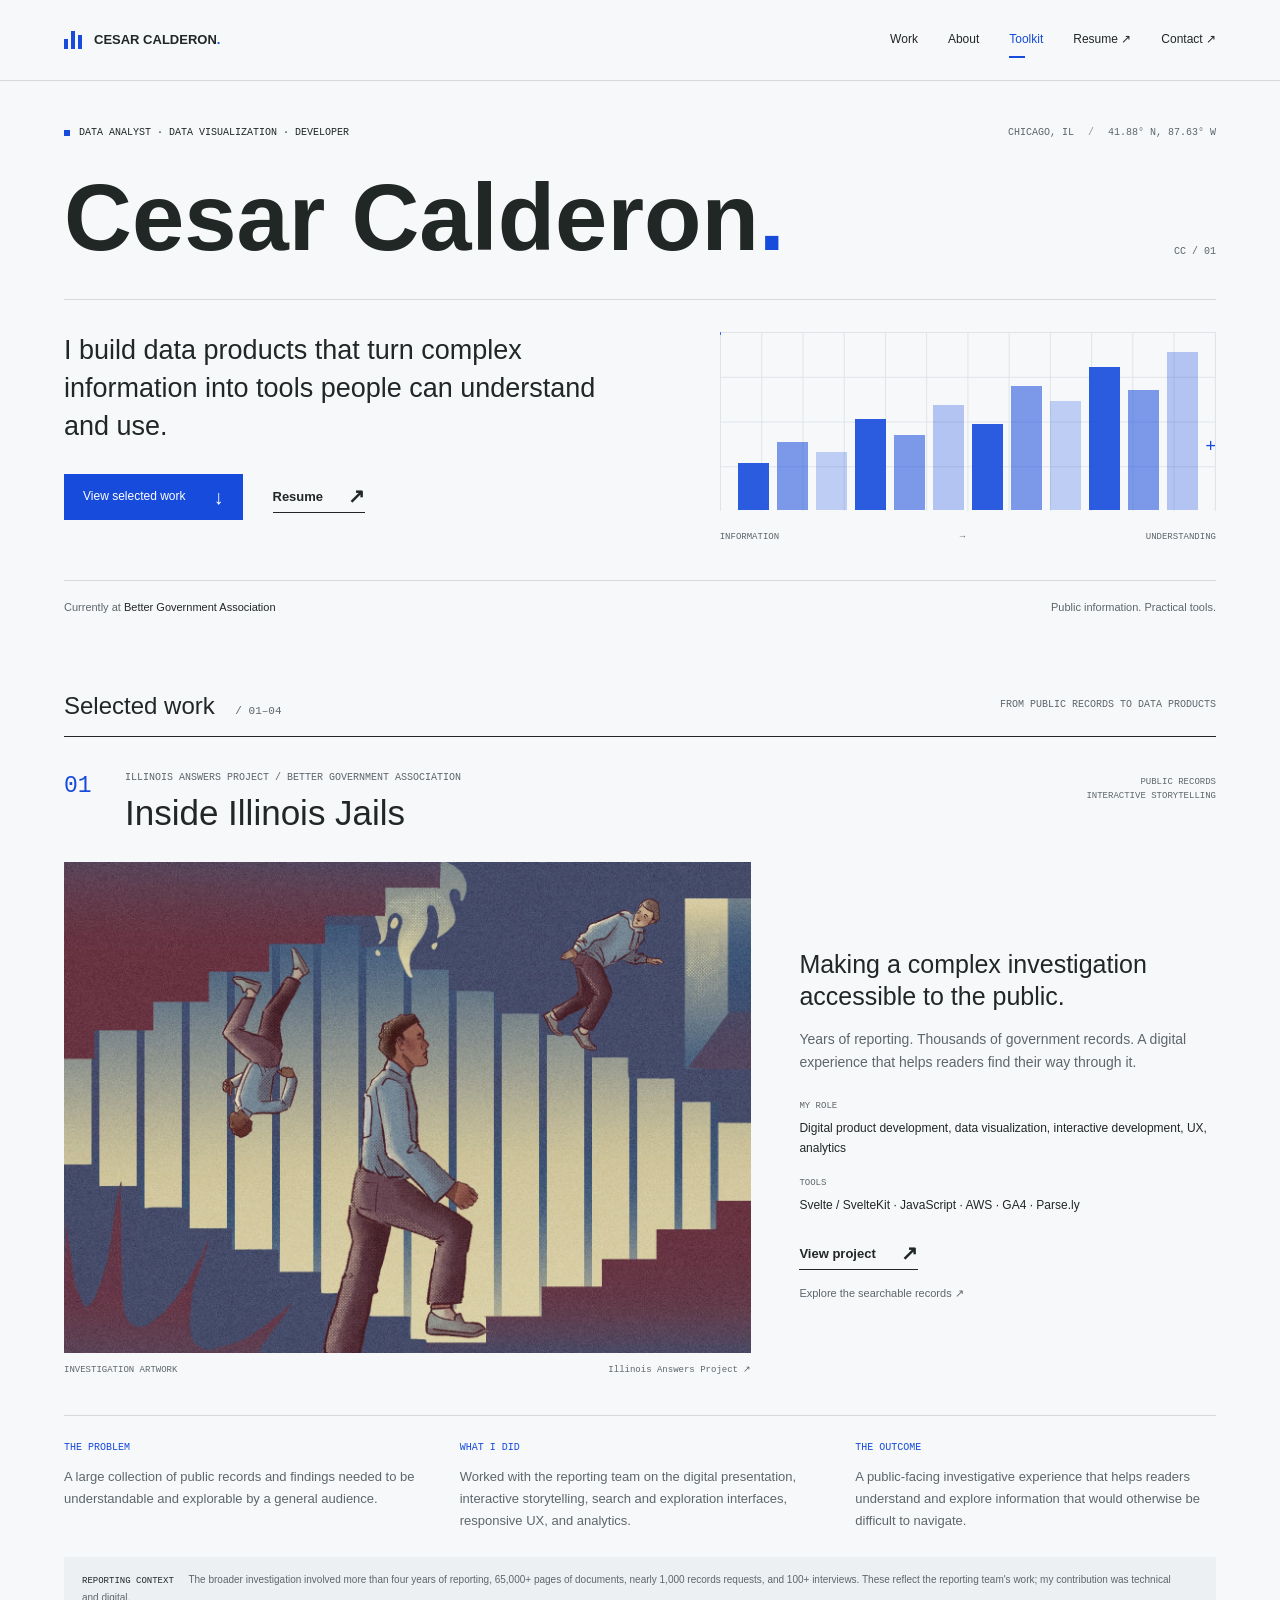
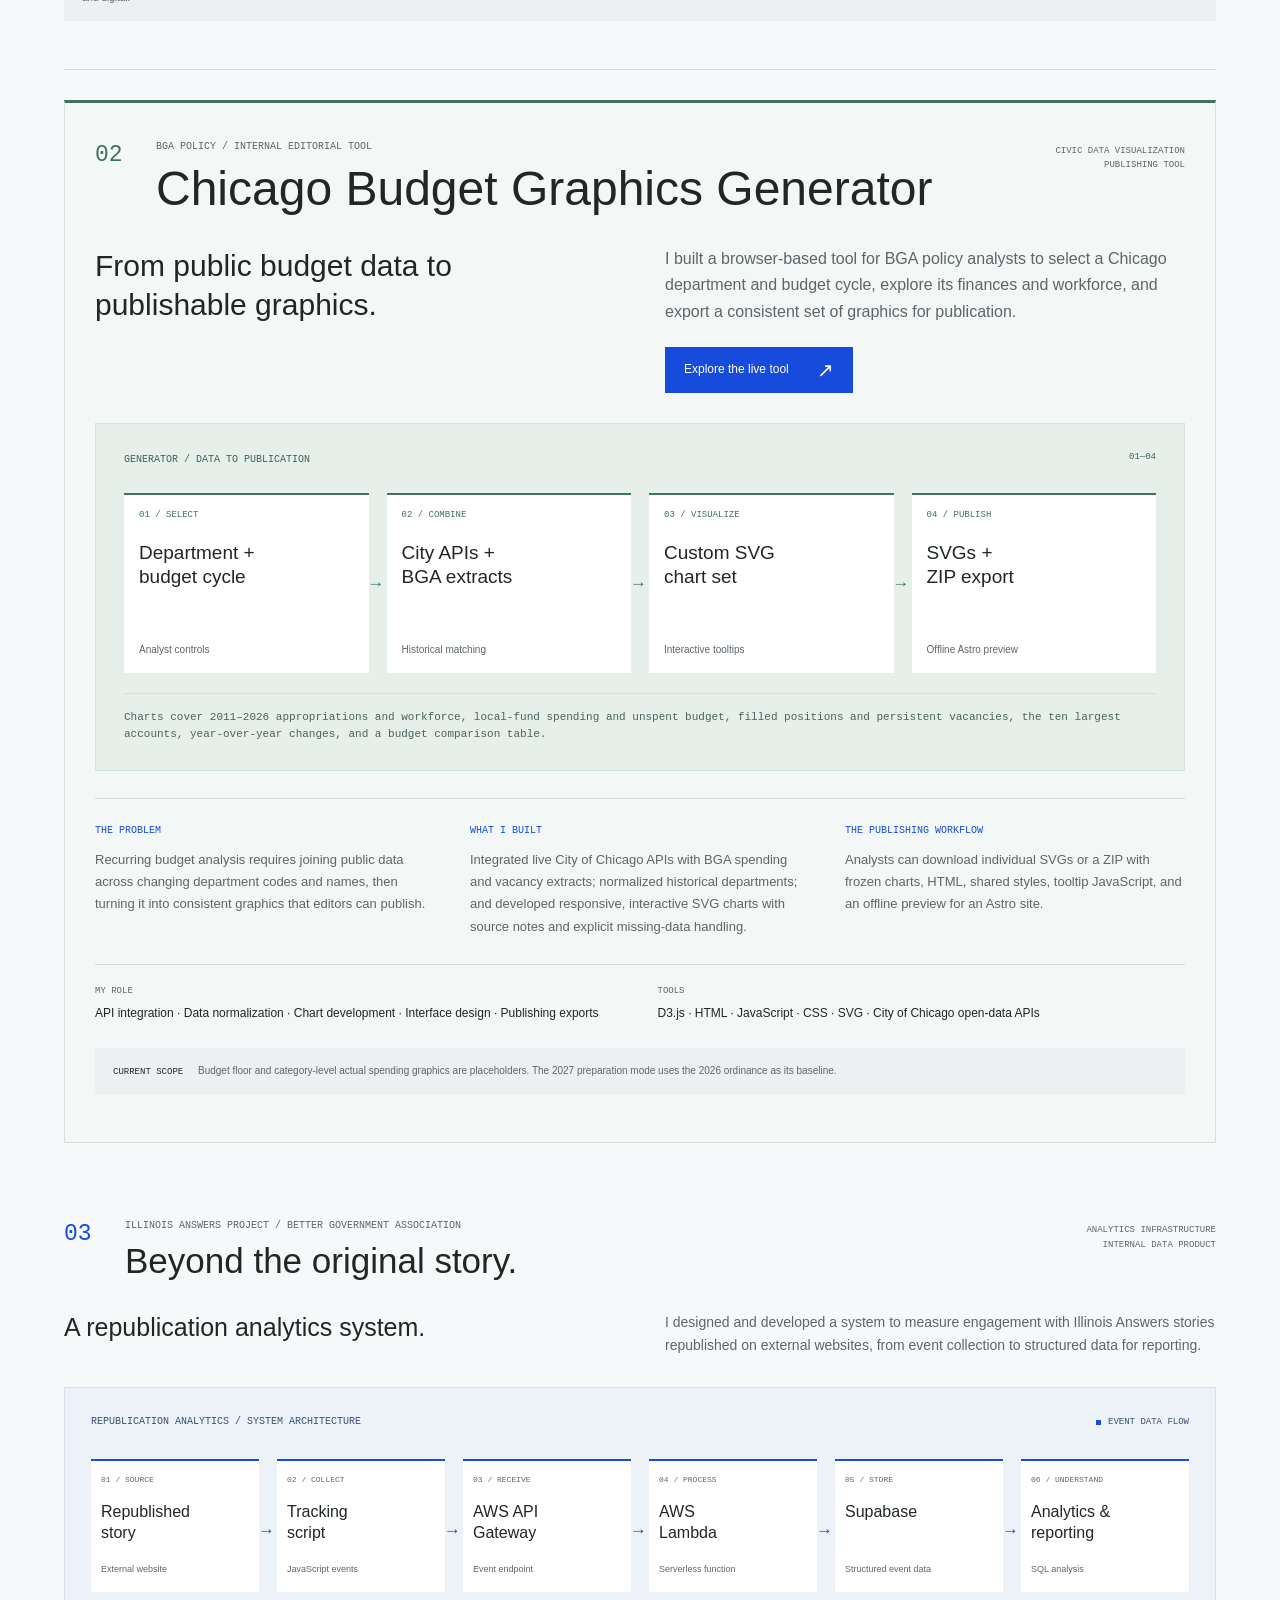
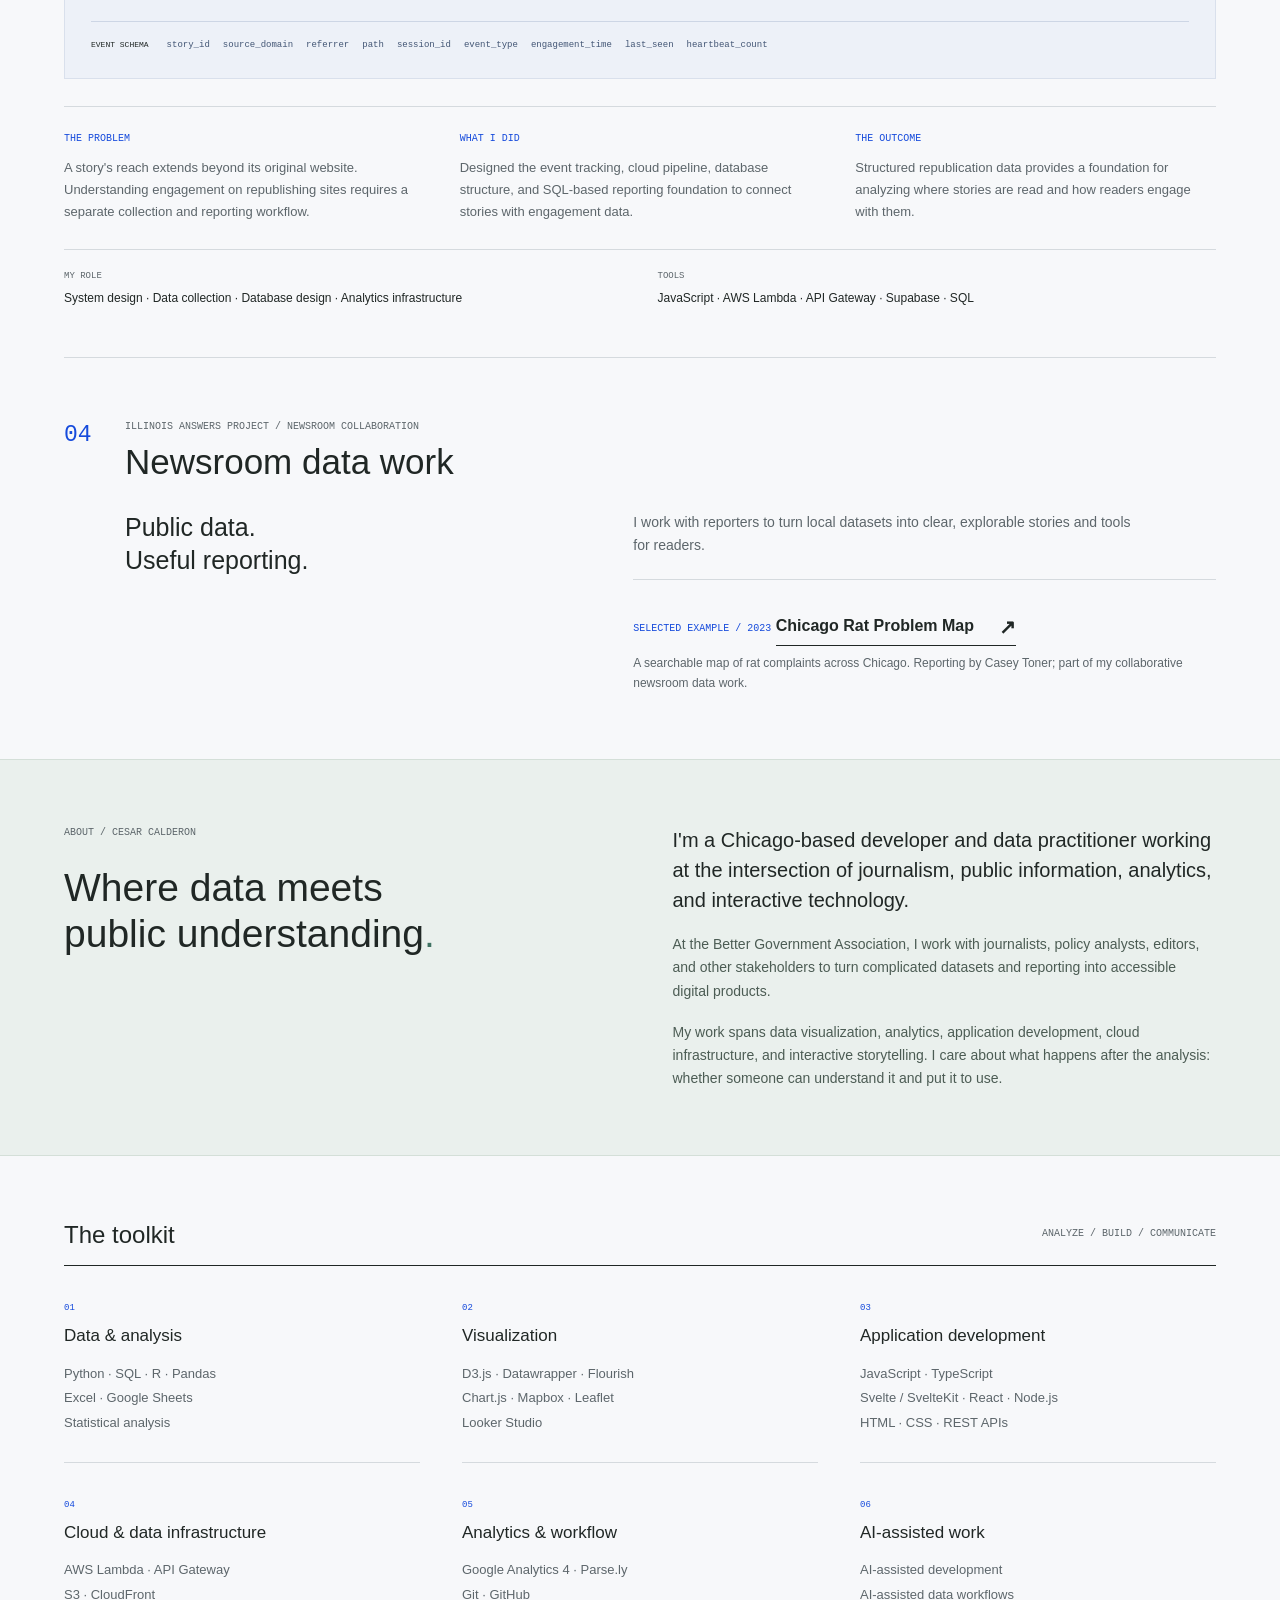
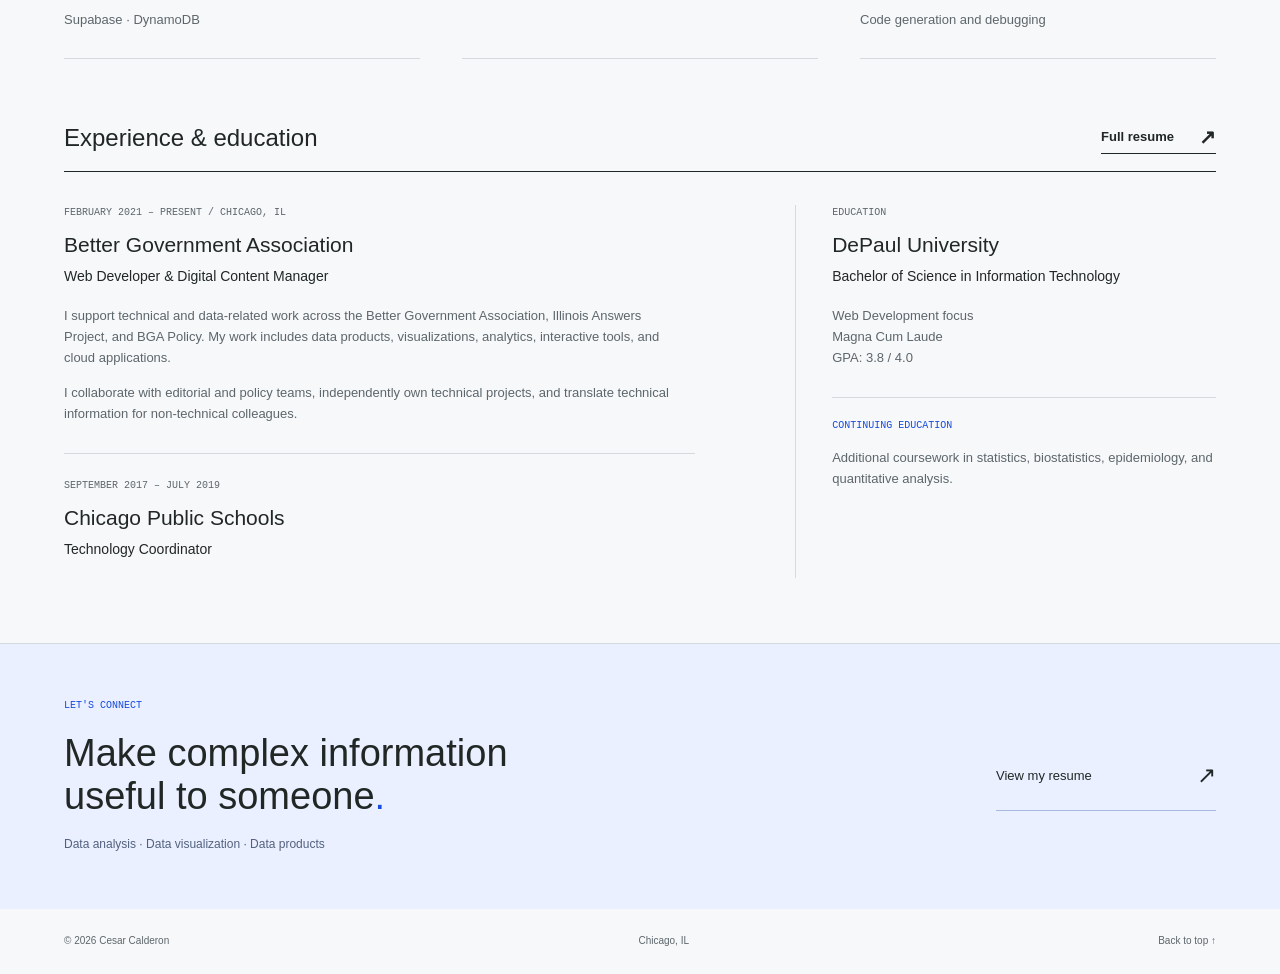
==== index.html @ 0015418a "Update" ====
<!doctype html>
<html lang="en">
<head>
  <meta charset="utf-8">
  <meta name="viewport" content="width=device-width, initial-scale=1">
  <title>Cesar Calderon | Data Analyst &amp; Data Visualization Developer</title>
  <meta name="description" content="Chicago-based data analyst and developer building data visualizations, analytics systems, interactive applications, and tools that make complex information understandable.">
  <meta name="theme-color" content="#f7f8fa">
  <meta property="og:type" content="website">
  <meta property="og:title" content="Cesar Calderon | Data, made useful.">
  <meta property="og:description" content="Data visualization, public information, and analytics infrastructure. Selected work by Chicago-based developer Cesar Calderon.">
  <meta property="og:image" content="assets/images/social-preview.png">
  <meta property="og:image:alt" content="Cesar Calderon. Data analysis, visualization, and development.">
  <meta name="twitter:card" content="summary_large_image">
  <meta name="twitter:title" content="Cesar Calderon | Data, made useful.">
  <meta name="twitter:description" content="Data products that make complex information understandable.">
  <meta name="twitter:image" content="assets/images/social-preview.png">
  <!-- DEPLOYMENT: Add the final absolute site URL to canonical and og:url.
       Replace both social image paths above with absolute URLs when deployed.
  <link rel="canonical" href="YOUR_SITE_URL">
  <meta property="og:url" content="YOUR_SITE_URL">
  -->
  <link rel="icon" href="assets/images/favicon.svg" type="image/svg+xml">
  <link rel="stylesheet" href="styles.css">
  <script src="script.js" defer></script>
</head>
<body>
  <a class="skip-link" href="#main">Skip to content</a>
  <!-- ========================= NAVIGATION ========================= -->
  <header class="site-header">
    <div class="shell nav-inner">
      <a class="wordmark" href="#main" aria-label="Cesar Calderon, back to top"><span class="brand-mark" aria-hidden="true"><i></i><i></i><i></i></span>CESAR CALDERON<span class="brand-period">.</span></a>
      <button class="menu-toggle" aria-expanded="false" aria-controls="primary-nav" hidden><span class="menu-lines" aria-hidden="true"></span><span class="menu-label">Menu</span></button>
      <nav id="primary-nav" aria-label="Main navigation">
        <a href="#work">Work</a><a href="#about">About</a><a href="#toolkit">Toolkit</a><a href="resume.pdf">Resume <span aria-hidden="true">↗</span></a><a href="#contact">Contact <span aria-hidden="true">↗</span></a>
      </nav>
    </div>
  </header>
  <main id="main">
    <!-- ========================= HERO ========================= -->
    <section class="hero shell" aria-labelledby="hero-title">
      <div class="hero-top"><p class="eyebrow"><span class="status-dot" aria-hidden="true"></span> DATA ANALYST · DATA VISUALIZATION · DEVELOPER</p><p class="location">CHICAGO, IL <span aria-hidden="true"> / </span> 41.88° N, 87.63° W</p></div>
      <div class="hero-heading"><h1 id="hero-title">Cesar Calderon<span>.</span></h1><span class="index-mark" aria-hidden="true">CC / 01</span></div>
      <div class="hero-body">
        <div class="hero-copy"><p class="hero-statement">I build data products that turn complex information into tools people can understand and use.</p><div class="hero-actions"><a class="button" href="#work">View selected work <span aria-hidden="true">↓</span></a><a class="text-link" href="resume.pdf">Resume <span aria-hidden="true">↗</span></a></div></div>
        <!-- Abstract data motif: decorative geometry, not an analytical chart. -->
        <div class="data-motif" aria-hidden="true"><div class="motif-grid"></div><div class="motif-bars"><i></i><i></i><i></i><i></i><i></i><i></i><i></i><i></i><i></i><i></i><i></i><i></i></div><span class="motif-cross cross-one">+</span><span class="motif-cross cross-two">+</span><div class="motif-footer"><span>INFORMATION</span><span>→</span><span>UNDERSTANDING</span></div></div>
      </div>
      <div class="hero-footer"><span>Currently at <strong>Better Government Association</strong></span><span>Public information. Practical tools.</span></div>
    </section>

    <!-- ========================= SELECTED WORK ========================= -->
    <section class="work shell" id="work" aria-labelledby="work-title">
      <div class="section-heading"><h2 id="work-title">Selected work<span class="small-count"> / 01–04</span></h2><span class="eyebrow">FROM PUBLIC RECORDS TO DATA PRODUCTS</span></div>

      <!-- ========================= PROJECT 01 — ILLINOIS JAILS ========================= -->
      <article class="project featured" aria-labelledby="jails-title">
        <div class="project-heading"><span class="project-number">01</span><div><p class="eyebrow">ILLINOIS ANSWERS PROJECT / BETTER GOVERNMENT ASSOCIATION</p><h3 id="jails-title">Inside Illinois Jails</h3></div><span class="project-category">PUBLIC RECORDS<br>INTERACTIVE STORYTELLING</span></div>
        <div class="feature-grid">
          <figure class="project-figure jail-figure"><a href="https://projects.illinoisanswers.org/illinois-jail-records-reveal-unusual-events/" target="_blank" rel="noopener noreferrer" aria-label="View the Inside Illinois Jails investigation (opens in a new tab)"><img src="assets/images/illinois-jail-records.jpg" width="1400" height="1000" alt="Illinois Answers investigation illustration of people navigating disorienting staircases and barred architectural forms." loading="lazy"></a><figcaption><span>INVESTIGATION ARTWORK</span><span>Illinois Answers Project <span aria-hidden="true">↗</span></span></figcaption></figure>
          <div class="project-intro"><p class="project-deck">Making a complex investigation accessible to the public.</p><p>Years of reporting. Thousands of government records. A digital experience that helps readers find their way through it.</p><dl class="project-meta"><div><dt>MY ROLE</dt><dd>Digital product development, data visualization, interactive development, UX, analytics</dd></div><div><dt>TOOLS</dt><dd>Svelte / SvelteKit · JavaScript · AWS · GA4 · Parse.ly</dd></div></dl><a class="text-link" href="https://projects.illinoisanswers.org/illinois-jail-records-reveal-unusual-events/" target="_blank" rel="noopener noreferrer">View project <span aria-hidden="true">↗</span></a><a class="secondary-link" href="https://illinoisanswers.org/2026/09/15/search-illinois-jail-records-free/" target="_blank" rel="noopener noreferrer">Explore the searchable records <span aria-hidden="true">↗</span></a></div>
        </div>
        <div class="case-notes"><div><h4>The problem</h4><p>A large collection of public records and findings needed to be understandable and explorable by a general audience.</p></div><div><h4>What I did</h4><p>Worked with the reporting team on the digital presentation, interactive storytelling, search and exploration interfaces, responsive UX, and analytics.</p></div><div><h4>The outcome</h4><p>A public-facing investigative experience that helps readers understand and explore information that would otherwise be difficult to navigate.</p></div></div>
        <p class="attribution"><span>REPORTING CONTEXT</span> The broader investigation involved more than four years of reporting, 65,000+ pages of documents, nearly 1,000 records requests, and 100+ interviews. These reflect the reporting team's work; my contribution was technical and digital.</p>
      </article>

      <!-- ========================= PROJECT 02 — BUDGET GRAPHICS GENERATOR ========================= -->
      <article class="project generator-project" aria-labelledby="generator-title">
        <div class="project-heading"><span class="project-number">02</span><div><p class="eyebrow">BGA POLICY / INTERNAL EDITORIAL TOOL</p><h3 id="generator-title">Chicago Budget Graphics Generator</h3></div><span class="project-category">CIVIC DATA VISUALIZATION<br>PUBLISHING TOOL</span></div>
        <div class="generator-intro"><p class="project-deck">From public budget data to publishable graphics.</p><div><p>I built a browser-based tool for BGA policy analysts to select a Chicago department and budget cycle, explore its finances and workforce, and export a consistent set of graphics for publication.</p><a class="button" href="https://bga-admin.github.io/bgapolicy-graphcis/budgetsnapshot-graphics-generator/main.html" target="_blank" rel="noopener noreferrer">Explore the live tool <span aria-hidden="true">↗</span></a></div></div>
        <figure class="generator-workflow" aria-label="Budget graphics generator workflow: select a department and budget cycle, combine City of Chicago API data with BGA extracts, build interactive SVG charts, and export a publishing package.">
          <div class="generator-workflow-heading"><span class="eyebrow">GENERATOR / DATA TO PUBLICATION</span><span>01—04</span></div>
          <ol class="generator-steps"><li><span>01 / SELECT</span><strong>Department +<br>budget cycle</strong><small>Analyst controls</small></li><li><span>02 / COMBINE</span><strong>City APIs +<br>BGA extracts</strong><small>Historical matching</small></li><li><span>03 / VISUALIZE</span><strong>Custom SVG<br>chart set</strong><small>Interactive tooltips</small></li><li><span>04 / PUBLISH</span><strong>SVGs +<br>ZIP export</strong><small>Offline Astro preview</small></li></ol>
          <figcaption>Charts cover 2011–2026 appropriations and workforce, local-fund spending and unspent budget, filled positions and persistent vacancies, the ten largest accounts, year-over-year changes, and a budget comparison table.</figcaption>
        </figure>
        <div class="case-notes"><div><h4>The problem</h4><p>Recurring budget analysis requires joining public data across changing department codes and names, then turning it into consistent graphics that editors can publish.</p></div><div><h4>What I built</h4><p>Integrated live City of Chicago APIs with BGA spending and vacancy extracts; normalized historical departments; and developed responsive, interactive SVG charts with source notes and explicit missing-data handling.</p></div><div><h4>The publishing workflow</h4><p>Analysts can download individual SVGs or a ZIP with frozen charts, HTML, shared styles, tooltip JavaScript, and an offline preview for an Astro site.</p></div></div>
        <dl class="inline-meta"><div><dt>MY ROLE</dt><dd>API integration · Data normalization · Chart development · Interface design · Publishing exports</dd></div><div><dt>TOOLS</dt><dd>D3.js · HTML · JavaScript · CSS · SVG · City of Chicago open-data APIs</dd></div></dl>
        <p class="attribution"><span>CURRENT SCOPE</span> Budget floor and category-level actual spending graphics are placeholders. The 2027 preparation mode uses the 2026 ordinance as its baseline.</p>
      </article>

      <!-- ========================= PROJECT 03 — REPUBLICATION ANALYTICS ========================= -->
      <article class="project" aria-labelledby="analytics-title">
        <div class="project-heading"><span class="project-number">03</span><div><p class="eyebrow">ILLINOIS ANSWERS PROJECT / BETTER GOVERNMENT ASSOCIATION</p><h3 id="analytics-title">Beyond the original story.</h3></div><span class="project-category">ANALYTICS INFRASTRUCTURE<br>INTERNAL DATA PRODUCT</span></div>
        <div class="analytics-intro"><p class="project-deck">A republication analytics system.</p><p>I designed and developed a system to measure engagement with Illinois Answers stories republished on external websites, from event collection to structured data for reporting.</p></div>
        <figure class="architecture"><div class="diagram-heading"><span class="eyebrow">REPUBLICATION ANALYTICS / SYSTEM ARCHITECTURE</span><span class="diagram-key"><i></i> EVENT DATA FLOW</span></div><ol class="pipeline"><li><span class="node-index">01 / SOURCE</span><strong>Republished<br>story</strong><span>External website</span></li><li><span class="node-index">02 / COLLECT</span><strong>Tracking<br>script</strong><span>JavaScript events</span></li><li><span class="node-index">03 / RECEIVE</span><strong>AWS API<br>Gateway</strong><span>Event endpoint</span></li><li><span class="node-index">04 / PROCESS</span><strong>AWS<br>Lambda</strong><span>Serverless function</span></li><li><span class="node-index">05 / STORE</span><strong>Supabase</strong><span>Structured event data</span></li><li><span class="node-index">06 / UNDERSTAND</span><strong>Analytics &amp;<br>reporting</strong><span>SQL analysis</span></li></ol><figcaption><span>EVENT SCHEMA</span><code>story_id</code><code>source_domain</code><code>referrer</code><code>path</code><code>session_id</code><code>event_type</code><code>engagement_time</code><code>last_seen</code><code>heartbeat_count</code></figcaption></figure>
        <div class="case-notes"><div><h4>The problem</h4><p>A story's reach extends beyond its original website. Understanding engagement on republishing sites requires a separate collection and reporting workflow.</p></div><div><h4>What I did</h4><p>Designed the event tracking, cloud pipeline, database structure, and SQL-based reporting foundation to connect stories with engagement data.</p></div><div><h4>The outcome</h4><p>Structured republication data provides a foundation for analyzing where stories are read and how readers engage with them.</p></div></div><dl class="inline-meta"><div><dt>MY ROLE</dt><dd>System design · Data collection · Database design · Analytics infrastructure</dd></div><div><dt>TOOLS</dt><dd>JavaScript · AWS Lambda · API Gateway · Supabase · SQL</dd></div></dl>
      </article>

      <!-- ========================= PROJECT 04 — NEWSROOM DATA WORK ========================= -->
      <article class="project additional" aria-labelledby="additional-title">
        <div class="project-heading"><span class="project-number">04</span><div><p class="eyebrow">ILLINOIS ANSWERS PROJECT / NEWSROOM COLLABORATION</p><h3 id="additional-title">Newsroom data work</h3></div></div>
        <div class="additional-body">
          <p class="project-deck">Public data.<br>Useful reporting.</p>
          <div>
            <p>I work with reporters to turn local datasets into clear, explorable stories and tools for readers.</p>
            <div class="newsroom-example">
              <span class="eyebrow">SELECTED EXAMPLE / 2023</span>
              <a class="text-link" href="https://illinoisanswers.org/2023/08/31/chicago-rat-complaints-map/" target="_blank" rel="noopener noreferrer">Chicago Rat Problem Map <span aria-hidden="true">↗</span></a>
              <p>A searchable map of rat complaints across Chicago. Reporting by Casey Toner; part of my collaborative newsroom data work.</p>
            </div>
          </div>
        </div>
      </article>
    </section>

    <!-- ========================= ABOUT ========================= -->
    <section class="about-band" id="about" aria-labelledby="about-title"><div class="shell about-grid"><div><p class="eyebrow">ABOUT / CESAR CALDERON</p><h2 id="about-title">Where data meets<br>public understanding<span>.</span></h2></div><div class="about-copy"><p class="large-copy">I'm a Chicago-based developer and data practitioner working at the intersection of journalism, public information, analytics, and interactive technology.</p><p>At the Better Government Association, I work with journalists, policy analysts, editors, and other stakeholders to turn complicated datasets and reporting into accessible digital products.</p><p>My work spans data visualization, analytics, application development, cloud infrastructure, and interactive storytelling. I care about what happens after the analysis: whether someone can understand it and put it to use.</p></div></div></section>

    <!-- ========================= TOOLKIT ========================= -->
    <section class="toolkit shell" id="toolkit" aria-labelledby="toolkit-title"><div class="section-heading"><h2 id="toolkit-title">The toolkit</h2><span class="eyebrow">ANALYZE / BUILD / COMMUNICATE</span></div><div class="toolkit-grid"><div><span class="tool-index">01</span><h3>Data &amp; analysis</h3><p>Python · SQL · R · Pandas<br>Excel · Google Sheets<br>Statistical analysis</p></div><div><span class="tool-index">02</span><h3>Visualization</h3><p>D3.js · Datawrapper · Flourish<br>Chart.js · Mapbox · Leaflet<br>Looker Studio</p></div><div><span class="tool-index">03</span><h3>Application development</h3><p>JavaScript · TypeScript<br>Svelte / SvelteKit · React · Node.js<br>HTML · CSS · REST APIs</p></div><div><span class="tool-index">04</span><h3>Cloud &amp; data infrastructure</h3><p>AWS Lambda · API Gateway<br>S3 · CloudFront<br>Supabase · DynamoDB</p></div><div><span class="tool-index">05</span><h3>Analytics &amp; workflow</h3><p>Google Analytics 4 · Parse.ly<br>Git · GitHub</p></div><div><span class="tool-index">06</span><h3>AI-assisted work</h3><p>AI-assisted development<br>AI-assisted data workflows<br>Code generation and debugging</p></div></div></section>

    <!-- ========================= EXPERIENCE & EDUCATION ========================= -->
    <section class="background shell" aria-labelledby="experience-title"><div class="section-heading"><h2 id="experience-title">Experience &amp; education</h2><a class="text-link" href="resume.pdf">Full resume <span aria-hidden="true">↗</span></a></div><div class="background-grid"><div><article class="experience-entry"><p class="eyebrow">FEBRUARY 2021 – PRESENT / CHICAGO, IL</p><h3>Better Government Association</h3><p class="job-title">Web Developer &amp; Digital Content Manager</p><p>I support technical and data-related work across the Better Government Association, Illinois Answers Project, and BGA Policy. My work includes data products, visualizations, analytics, interactive tools, and cloud applications.</p><p>I collaborate with editorial and policy teams, independently own technical projects, and translate technical information for non-technical colleagues.</p></article><article class="experience-entry"><p class="eyebrow">SEPTEMBER 2017 – JULY 2019</p><h3>Chicago Public Schools</h3><p class="job-title">Technology Coordinator</p></article></div><div class="education"><p class="eyebrow">EDUCATION</p><h3>DePaul University</h3><p class="job-title">Bachelor of Science in Information Technology</p><p>Web Development focus<br>Magna Cum Laude<br>GPA: 3.8 / 4.0</p><div class="continuing"><h4>Continuing education</h4><p>Additional coursework in statistics, biostatistics, epidemiology, and quantitative analysis.</p></div></div></div></section>

    <!-- ========================= CONTACT ========================= -->
    <section class="contact-band" id="contact" aria-labelledby="contact-title"><div class="shell contact-inner"><div><p class="eyebrow">LET'S CONNECT</p><h2 id="contact-title">Make complex information<br>useful to someone<span>.</span></h2><p>Data analysis · Data visualization · Data products</p></div><div class="contact-links"><a href="resume.pdf">View my resume <span aria-hidden="true">↗</span></a>
      <!-- CONTACT: Replace these comments with links when verified details are available.
      <a href="mailto:YOUR_EMAIL">Email <span aria-hidden="true">↗</span></a>
      <a href="YOUR_LINKEDIN_URL" target="_blank" rel="noopener noreferrer">LinkedIn <span aria-hidden="true">↗</span></a>
      <a href="YOUR_GITHUB_URL" target="_blank" rel="noopener noreferrer">GitHub <span aria-hidden="true">↗</span></a>
      -->
    </div></div></section>
  </main>
  <!-- ========================= FOOTER ========================= -->
  <footer class="shell site-footer"><span>© 2026 Cesar Calderon</span><span>Chicago, IL</span><a href="#main">Back to top <span aria-hidden="true">↑</span></a></footer>
</body>
</html>
---- styles.css ----
/* ========================= FOUNDATIONS ========================= */
:root {
  --paper: #f7f8fa; --white: #fff; --ink: #202725; --muted: #5d666b;
  --blue: #164bdc; --blue-dark: #113ba8; --line: #d5dade; --soft: #edf0f3;
  --green: #407263; --font: "Inter", "Helvetica Neue", Arial, sans-serif;
  --mono: "SFMono-Regular", Consolas, "Liberation Mono", monospace;
  --width: 1240px; --gutter: clamp(22px, 5%, 80px); --space: 24px;
  --rule: 1px solid var(--line); --transition: 180ms ease;
}
* { box-sizing: border-box; }
html { scroll-behavior: smooth; scroll-padding-top: 100px; }
body { margin: 0; color: var(--ink); background: var(--paper); font-family: var(--font); font-size: 16px; line-height: 1.65; letter-spacing: 0; -webkit-font-smoothing: antialiased; }
::selection { background: #d6e1ff; color: #102667; }
a { color: inherit; text-decoration: none; }
a, button { -webkit-tap-highlight-color: transparent; }
a:focus-visible, button:focus-visible { outline: 3px solid var(--blue); outline-offset: 6px; }
p, h1, h2, h3, h4, figure, dl { margin: 0; }
button { font: inherit; }
img { display: block; width: 100%; height: auto; }
h1, h2, h3, h4 { line-height: 1.13; font-weight: 500; text-wrap: balance; }
p { text-wrap: pretty; }
.shell { width: min(var(--width), calc(100% - var(--gutter) * 2)); margin-inline: auto; }
.eyebrow, .location, .project-category, dt, h4, .tool-index, figcaption, .node-index, .diagram-key, .index-mark { font-family: var(--mono); font-size: 10px; font-weight: 400; line-height: 1.6; }
.eyebrow, dt, h4 { text-transform: uppercase; }
.eyebrow { color: var(--muted); }
.skip-link { position: fixed; top: -80px; left: 20px; z-index: 20; padding: 10px 20px; background: var(--white); }
.skip-link:focus { top: 10px; }
.text-link { display: inline-flex; align-items: center; gap: 25px; font-size: 13px; font-weight: 600; border-bottom: 1px solid var(--ink); padding: 5px 0; }
.text-link:hover { color: var(--blue); border-color: var(--blue); }
.text-link span, .button span { font-size: 20px; line-height: 1; }
/* ========================= NAVIGATION ========================= */
.site-header { position: sticky; top: 0; z-index: 10; background: rgba(247,248,250,.97); border-bottom: var(--rule); }
.nav-inner { display: flex; align-items: center; justify-content: space-between; min-height: 80px; gap: 24px; }
.wordmark { display: inline-flex; align-items: center; font-size: 13px; font-weight: 750; white-space: nowrap; }
.brand-period { color: var(--blue); }
.brand-mark { display: flex; height: 18px; align-items: flex-end; gap: 3px; margin-right: 12px; }
.brand-mark i { width: 4px; background: var(--blue); height: 10px; }
.brand-mark i:nth-child(2) { height: 18px; }.brand-mark i:nth-child(3) { height: 14px; }
nav { display: flex; align-items: center; gap: 30px; }
nav a { font-size: 12px; padding: 9px 0; position: relative; }
nav a:hover, nav a[aria-current] { color: var(--blue); }
nav a[aria-current]::after { content: ""; position: absolute; bottom: 1px; left: 0; width: 16px; height: 2px; background: var(--blue); }
.menu-toggle { display: none; background: none; border: 0; padding: 10px 0 10px 10px; align-items: center; gap: 10px; }
.menu-lines { width: 19px; height: 10px; border-block: 1px solid currentColor; }.menu-label { font-size: 12px; }
/* ========================= HERO ========================= */
.hero { padding-top: 44px; }
.hero-top { display: flex; justify-content: space-between; gap: 24px; align-items: center; }
.hero-top .eyebrow { color: var(--ink); display: flex; align-items: center; gap: 9px; }
.status-dot { width: 6px; height: 6px; flex: 0 0 6px; background: var(--blue); }
.location { color: var(--muted); white-space: nowrap; }.location span { margin: 0 8px; color: #8e969a; }
.hero-heading { display: flex; align-items: end; justify-content: space-between; margin-top: 25px; padding-bottom: 30px; border-bottom: var(--rule); }
h1 { font-size: 94px; line-height: 1.1; font-weight: 550; }h1 > span { color: var(--blue); }
.index-mark { color: var(--muted); margin-bottom: 9px; }
.hero-body { display: grid; grid-template-columns: 1.15fr 1fr; gap: 85px; padding: 32px 0 38px; }
.hero-statement { font-size: 27px; line-height: 1.4; max-width: 570px; }
.hero-actions { display: flex; align-items: center; gap: 30px; margin-top: 28px; }
.button { display: inline-flex; align-items: center; justify-content: space-between; gap: 28px; background: var(--blue); color: white; padding: 13px 19px; font-size: 12px; transition: background var(--transition); }
.button:hover { background: var(--blue-dark); }
.data-motif { position: relative; min-height: 210px; overflow: hidden; }
.motif-grid { position: absolute; inset: 0 0 31px; background-image: linear-gradient(to right, #dfe4e9 1px, transparent 1px),linear-gradient(to bottom, #dfe4e9 1px, transparent 1px); background-size: 8.333% 25%; border-right: 1px solid #dfe4e9; }
.motif-bars { position: absolute; inset: 20px 18px 32px; display: flex; gap: 8px; align-items: end; }
.motif-bars i { background: var(--blue); flex: 1; height: 30%; opacity: .9; }.motif-bars i:nth-child(2) { height: 43%; opacity: .55; }.motif-bars i:nth-child(3) { height: 37%; opacity: .25; }.motif-bars i:nth-child(4) { height: 58%; }.motif-bars i:nth-child(5) { height: 48%; opacity: .55; }.motif-bars i:nth-child(6) { height: 67%; opacity: .3; }.motif-bars i:nth-child(7) { height: 55%; }.motif-bars i:nth-child(8) { height: 79%; opacity: .55; }.motif-bars i:nth-child(9) { height: 69%; opacity: .25; }.motif-bars i:nth-child(10) { height: 91%; }.motif-bars i:nth-child(11) { height: 76%; opacity: .55; }.motif-bars i:nth-child(12) { height: 100%; opacity: .3; }
.motif-cross { position: absolute; color: var(--blue); font: 18px var(--mono); }.cross-one { top: -10px; left: -5px; }.cross-two { right: 0; top: 50%; }
.motif-footer { position: absolute; inset: auto 0 0; display: flex; justify-content: space-between; font: 9px var(--mono); color: var(--muted); }
.hero-footer { border-top: var(--rule); padding: 17px 0; display: flex; justify-content: space-between; font-size: 11px; color: var(--muted); }.hero-footer strong { font-weight: 500; color: var(--ink); }
/* ========================= SELECTED WORK ========================= */
.work { padding-top: 58px; }
.section-heading { display: flex; align-items: center; justify-content: space-between; gap: 20px; border-bottom: 1px solid var(--ink); padding-bottom: 17px; }
.section-heading h2 { font-size: 24px; }.small-count { font: 11px var(--mono); color: var(--muted); margin-left: 14px; }
.project { padding-top: 33px; padding-bottom: 48px; border-bottom: var(--rule); margin-bottom: 28px; }
.project-heading { display: flex; gap: 23px; align-items: start; margin-bottom: 30px; }.project-number { font-family: var(--mono); color: var(--blue); font-size: 23px; line-height: 1.3; padding-top: 2px; min-width: 38px; }
.project-heading h3 { font-size: 35px; margin-top: 7px; }.project-category { margin-left: auto; text-align: right; color: var(--muted); padding-top: 5px; font-size: 9px; }
.feature-grid { display: grid; grid-template-columns: 1.65fr 1fr; gap: 48px; align-items: center; }.feature-grid.reverse { grid-template-columns: 1fr 1.65fr; }
.project-figure { min-width: 0; }.project-figure > a { display: block; overflow: hidden; background: #e5e6e5; }.project-figure > a img { transition: transform 350ms ease; }.project-figure > a:hover img { transform: scale(1.018); }
.jail-figure img { aspect-ratio: 1.4; object-fit: contain; }
.project-figure figcaption { display: flex; justify-content: space-between; gap: 10px; padding: 10px 0; color: var(--muted); font-size: 9px; }
.project-deck { font-size: 25px; line-height: 1.3; }.project-intro > p + p { color: var(--muted); margin-top: 15px; font-size: 14px; }
.project-meta { margin: 25px 0 22px; }.project-meta > div + div { margin-top: 17px; }dt { color: var(--muted); margin-bottom: 5px; font-size: 9px; }dd { margin: 0; font-size: 12px; line-height: 1.7; }
.secondary-link { display: block; font-size: 11px; margin-top: 14px; color: var(--muted); }.secondary-link:hover { color: var(--blue); text-decoration: underline; }
.case-notes { display: grid; grid-template-columns: repeat(3, 1fr); gap: 35px; border-top: var(--rule); margin-top: 27px; padding-top: 24px; }h4 { color: var(--blue); margin-bottom: 10px; font-size: 10px; }.case-notes p { color: var(--muted); font-size: 13px; line-height: 1.7; }
.attribution { margin-top: 25px; background: var(--soft); padding: 14px 18px; font-size: 10px; line-height: 1.8; color: var(--muted); }.attribution > span { font: 9px var(--mono); color: var(--ink); margin-right: 12px; }
/* ========================= BUDGET GENERATOR ========================= */
.generator-project { padding: 36px 30px 48px; margin-block: 30px 42px; border: 1px solid #d5e1dc; border-top: 3px solid var(--green); background: #f3f7f5; }
.generator-project .project-number { color: var(--green); }
.generator-project .project-heading h3 { font-size: clamp(35px, 4vw, 48px); }
.generator-project .project-deck { font-size: 30px; max-width: 430px; }
.generator-intro { display: grid; grid-template-columns: 1fr 1fr; gap: 50px; align-items: start; margin-bottom: 30px; }
.generator-intro > div > p { color: var(--muted); font-size: 16px; line-height: 1.65; }
.generator-intro .button { margin-top: 22px; }
.generator-workflow { padding: 28px; background: #e7efeb; border: 1px solid #d5e1dc; }
.generator-workflow-heading { display: flex; justify-content: space-between; gap: 20px; color: #3c6558; font: 9px var(--mono); }
.generator-workflow-heading .eyebrow { color: #3c6558; }
.generator-steps { display: grid; grid-template-columns: repeat(4, 1fr); gap: 18px; list-style: none; padding: 0; margin: 25px 0 20px; }
.generator-steps li { position: relative; display: flex; flex-direction: column; min-height: 180px; padding: 15px; border-top: 2px solid var(--green); background: var(--white); }
.generator-steps li:not(:last-child)::after { content: "→"; position: absolute; right: -16px; top: 42%; color: var(--green); font-size: 17px; }
.generator-steps li > span { font: 9px var(--mono); color: var(--green); }
.generator-steps strong { margin: 21px 0 16px; font-size: 19px; line-height: 1.25; font-weight: 500; }
.generator-steps small { margin-top: auto; color: var(--muted); font-size: 10px; }
.generator-workflow figcaption { border-top: 1px solid #d5e1dc; padding-top: 15px; color: #4c635a; font-size: 11px; line-height: 1.5; }
/* ========================= ANALYTICS DIAGRAM ========================= */
.analytics-intro { display: grid; grid-template-columns: 1fr 1fr; gap: 50px; margin-bottom: 30px; }.analytics-intro > p:last-child { color: var(--muted); font-size: 14px; }
.architecture { background: #edf1f8; padding: 26px; border: 1px solid #d9e0ec; }.diagram-heading { display: flex; justify-content: space-between; gap: 20px; }.diagram-heading .eyebrow { color: #395170; }.diagram-key { color: #395170; font-size: 9px; display: flex; align-items: center; gap: 7px; }.diagram-key i { width: 5px; height: 5px; background: var(--blue); }
.pipeline { list-style: none; padding: 0; margin: 29px 0; display: grid; grid-template-columns: repeat(6, 1fr); gap: 18px; }.pipeline li { min-width: 0; border-top: 2px solid var(--blue); background: white; padding: 13px 10px 15px; position: relative; display: flex; flex-direction: column; }.pipeline li:not(:last-child)::after { content: "→"; color: var(--blue); position: absolute; right: -16px; top: 43%; font-size: 17px; }.node-index { color: var(--muted); font-size: 8px; white-space: nowrap; }.pipeline strong { font-size: 16px; line-height: 1.3; font-weight: 500; margin: 15px 0 18px; min-height: 42px; }.pipeline li > span:last-child { font-size: 9px; color: var(--muted); margin-top: auto; }
.architecture figcaption { display: flex; flex-wrap: wrap; align-items: center; gap: 8px 13px; border-top: 1px solid #cdd6e5; padding-top: 17px; color: #435675; font-size: 8px; }.architecture code { font: 9px var(--mono); }.architecture figcaption > span { color: var(--ink); margin-right: 5px; }
.inline-meta { display: grid; grid-template-columns: 1fr 1fr; gap: 35px; margin-top: 26px; padding-top: 19px; border-top: var(--rule); }
.additional { border: 0; margin-bottom: 0; padding-bottom: 66px; }.additional-body { display: grid; grid-template-columns: 1fr 1.3fr; gap: 60px; margin-left: 61px; }.additional-body > div > p { font-size: 14px; color: var(--muted); max-width: 560px; }.newsroom-example { border-top: var(--rule); margin-top: 22px; padding-top: 18px; }.newsroom-example .eyebrow { color: var(--blue); }.newsroom-example .text-link { margin-top: 10px; font-size: 16px; }.newsroom-example p { margin-top: 8px; color: var(--muted); font-size: 12px; line-height: 1.65; }
/* ========================= ABOUT & TOOLKIT ========================= */
.about-band { background: #eaf0ed; border-block: 1px solid #d4dfd8; padding: 65px 0; }.about-grid { display: grid; grid-template-columns: 1fr 1fr; gap: 65px; }.about-grid h2 { font-size: 39px; line-height: 1.18; margin-top: 24px; }.about-grid h2 span { color: var(--green); }.about-copy p { font-size: 14px; color: #4c5c54; margin-top: 18px; }.about-copy p.large-copy { font-size: 20px; color: var(--ink); margin: 0; line-height: 1.5; }
.toolkit { padding-top: 65px; padding-bottom: 62px; }.toolkit-grid { display: grid; grid-template-columns: repeat(3, 1fr); column-gap: 42px; }.toolkit-grid > div { padding: 26px 0; border-bottom: var(--rule); position: relative; }.toolkit-grid h3 { font-size: 17px; margin: 8px 0 16px; }.toolkit-grid p { font-size: 13px; color: var(--muted); line-height: 1.9; }.tool-index { color: var(--blue); font-size: 9px; }
/* ========================= EXPERIENCE ========================= */
.background { padding-bottom: 65px; }.background-grid { display: grid; grid-template-columns: 1.5fr 1fr; gap: 100px; padding-top: 33px; }.background h3 { font-size: 21px; margin: 12px 0 8px; }.background .job-title { color: var(--ink); font-size: 14px; margin-bottom: 17px; }.background p:not(.eyebrow):not(.job-title) { font-size: 13px; color: var(--muted); margin-top: 13px; }.experience-entry + .experience-entry { border-top: var(--rule); padding-top: 24px; margin-top: 28px; }.education { border-left: var(--rule); padding-left: 36px; }.continuing { margin-top: 28px; padding-top: 20px; border-top: var(--rule); }
/* ========================= CONTACT & FOOTER ========================= */
.contact-band { padding: 54px 0; border-top: var(--rule); background: #eaf0ff; }.contact-inner { display: flex; justify-content: space-between; align-items: center; gap: 50px; }.contact-inner .eyebrow { color: var(--blue); }.contact-inner h2 { font-size: 38px; margin: 18px 0; }.contact-inner h2 span { color: var(--blue); }.contact-inner p:last-child { color: #52617e; font-size: 12px; }.contact-links { min-width: 220px; }.contact-links a { display: flex; align-items: center; justify-content: space-between; gap: 35px; border-bottom: 1px solid #a8b9df; padding: 15px 0; font-size: 13px; }.contact-links a:hover { color: var(--blue); }.contact-links a span { font-size: 23px; }
.site-footer { display: flex; justify-content: space-between; gap: 20px; padding-block: 24px; font-size: 10px; color: var(--muted); }.site-footer a:hover { color: var(--blue); }
/* ========================= RESPONSIVE ========================= */
@media (min-width: 1500px) { .hero { padding-top: 58px; }.hero-body { padding-block: 40px; }.work { padding-top: 65px; } }
@media (max-width: 1100px) { h1 { font-size: 76px; }.hero-body { gap: 45px; }.hero-statement { font-size: 24px; }.location { font-size: 8px; }.feature-grid, .feature-grid.reverse { gap: 30px; grid-template-columns: 1.3fr 1fr; }.feature-grid.reverse { grid-template-columns: 1fr 1.3fr; }.project-heading h3 { font-size: 30px; }.project-deck { font-size: 23px; }.pipeline { gap: 14px; }.pipeline li { padding-inline: 8px; }.pipeline li:not(:last-child)::after { right: -13px; font-size: 14px; }.node-index { font-size: 7px; }.pipeline strong { font-size: 14px; }.background-grid { gap: 55px; } }
@media (max-width: 800px) { .nav-inner { min-height: 70px; }nav { gap: 20px; }.hero-top { align-items: start; }.location { font-size: 9px; }.location span { display: none; }.location { max-width: 75px; white-space: normal; }h1 { font-size: 65px; }.hero-heading { margin-top: 25px; }.hero-body { gap: 35px; grid-template-columns: 1.3fr 1fr; }.hero-statement { font-size: 22px; }.hero-actions { gap: 20px; }.button { gap: 15px; padding-inline: 14px; }.hero-footer { gap: 25px; }.project-category { display: none; }.section-heading > .eyebrow { max-width: 180px; text-align: right; }.feature-grid, .feature-grid.reverse { grid-template-columns: 1fr; }.project-intro { max-width: 650px; }.reverse .project-figure { grid-row: 1; }.project-meta { display: grid; grid-template-columns: 1fr 1fr; gap: 25px; }.project-meta > div + div { margin-top: 0; }.jail-figure img { max-height: 530px; }.case-notes { gap: 22px; }.pipeline { grid-template-columns: repeat(3, 1fr); gap: 18px; }.pipeline li:nth-child(3)::after { content: "↓"; right: 8px; top: auto; bottom: -21px; }.pipeline li:nth-child(4) { grid-column: 3; grid-row: 2; }.pipeline li:nth-child(5) { grid-column: 2; grid-row: 2; }.pipeline li:nth-child(6) { grid-column: 1; grid-row: 2; }.pipeline li:nth-child(4)::after, .pipeline li:nth-child(5)::after { content: "←"; right: auto; left: -16px; }.pipeline strong { font-size: 18px; }.node-index { font-size: 9px; }.analytics-intro { gap: 30px; }.about-grid { gap: 35px; }.about-grid h2 { font-size: 32px; }.about-copy p.large-copy { font-size: 18px; }.toolkit-grid { column-gap: 25px; }.toolkit-grid h3 { font-size: 16px; }.toolkit-grid p { font-size: 12px; }.background-grid { gap: 35px; }.education { padding-left: 25px; }.contact-inner h2 { font-size: 30px; }.contact-links { min-width: 170px; } }
@media (max-width: 600px) { html { scroll-padding-top: 85px; }.nav-inner { flex-wrap: wrap; gap: 0; min-height: 67px; }.wordmark { font-size: 12px; min-height: 67px; }nav { width: 100%; justify-content: space-between; padding-bottom: 16px; gap: 14px; }nav a { font-size: 12px; }.js .menu-toggle { display: inline-flex; }.js nav { display: none; }.js nav.is-open { display: flex; }.hero { padding-top: 27px; }.hero-top .eyebrow { font-size: 8px; max-width: 255px; line-height: 1.8; align-items: start; }.status-dot { margin-top: 4px; }.location { font-size: 8px; text-align: right; max-width: 63px; }h1 { font-size: 47px; }.hero-heading { padding-bottom: 22px; margin-top: 21px; }.index-mark { display: none; }.hero-body { grid-template-columns: 1fr; gap: 29px; padding-top: 22px; padding-bottom: 20px; }.hero-statement { font-size: 23px; max-width: 440px; }.hero-actions { margin-top: 23px; gap: 27px; }.button { padding: 12px 16px; gap: 27px; }.data-motif { min-height: 112px; }.motif-bars { top: 7px; gap: 6px; }.motif-grid { bottom: 25px; }.motif-bars { bottom: 26px; }.motif-footer { font-size: 8px; }.hero-footer { display: block; font-size: 10px; padding: 13px 0; }.hero-footer > span:last-child { display: none; }.work { padding-top: 32px; }.section-heading { gap: 12px; padding-bottom: 14px; }.section-heading h2 { font-size: 22px; }.small-count { font-size: 9px; margin-left: 6px; }.section-heading > .eyebrow { font-size: 8px; max-width: 112px; }.project { padding-top: 25px; padding-bottom: 30px; margin-bottom: 14px; }.project-heading { gap: 14px; margin-bottom: 22px; }.project-number { font-size: 20px; min-width: 27px; }.project-heading .eyebrow { font-size: 8px; }.project-heading h3 { font-size: 27px; margin-top: 8px; }.feature-grid, .feature-grid.reverse { gap: 21px; }.project-figure figcaption { font-size: 8px; }.project-deck { font-size: 24px; }.project-intro > p + p { font-size: 14px; }.project-meta { margin-block: 20px; gap: 20px; }dd { font-size: 11px; }.case-notes { grid-template-columns: 1fr; gap: 20px; margin-top: 24px; padding-top: 22px; }.case-notes h4 { margin-bottom: 6px; }.case-notes p { font-size: 13px; }.attribution { font-size: 10px; padding: 13px; }.attribution > span { display: block; margin-bottom: 5px; }.analytics-intro { grid-template-columns: 1fr; gap: 14px; margin-bottom: 22px; }.architecture { padding: 18px 14px; }.diagram-heading .eyebrow { font-size: 8px; }.diagram-key { display: none; }.pipeline { grid-template-columns: repeat(2, 1fr); margin-block: 22px; gap: 21px; }.pipeline li { padding: 12px; }.pipeline strong { font-size: 17px; }.node-index { font-size: 8px; }.pipeline li:nth-child(3) { grid-column: 2; grid-row: 2; }.pipeline li:nth-child(4) { grid-column: 1; grid-row: 2; }.pipeline li:nth-child(5) { grid-column: 1; grid-row: 3; }.pipeline li:nth-child(6) { grid-column: 2; grid-row: 3; }.pipeline li:nth-child(1)::after, .pipeline li:nth-child(5)::after { content: "→"; left: auto; right: -19px; top: 43%; bottom: auto; }.pipeline li:nth-child(2)::after, .pipeline li:nth-child(4)::after { content: "↓"; left: 12px; right: auto; top: auto; bottom: -22px; }.pipeline li:nth-child(3)::after { content: "←"; left: -18px; right: auto; top: 43%; bottom: auto; }.architecture figcaption { gap: 6px 10px; }.architecture figcaption > span { width: 100%; }.inline-meta { grid-template-columns: 1fr; gap: 17px; }.additional { padding-bottom: 38px; }.additional-body { grid-template-columns: 1fr; gap: 18px; margin-left: 41px; }.additional-body .project-deck { font-size: 23px; }.about-band { padding: 38px 0; }.about-grid { grid-template-columns: 1fr; gap: 25px; }.about-grid h2 { margin-top: 15px; font-size: 33px; }.toolkit { padding-block: 38px; }.toolkit-grid { grid-template-columns: repeat(2, 1fr); gap: 0 22px; }.toolkit-grid > div { padding-block: 21px; }.toolkit-grid h3 { font-size: 15px; line-height: 1.3; margin-bottom: 12px; }.toolkit-grid p { font-size: 11px; }.background { padding-bottom: 38px; }.background .section-heading { align-items: end; }.background .section-heading h2 { max-width: 180px; }.background .section-heading .text-link { font-size: 11px; gap: 10px; white-space: nowrap; }.background-grid { grid-template-columns: 1fr; gap: 30px; padding-top: 27px; }.background h3 { font-size: 21px; }.education { padding: 25px 0 0; border-left: 0; border-top: var(--rule); }.contact-band { padding-block: 36px; }.contact-inner { display: block; }.contact-inner h2 { font-size: 31px; }.contact-links { margin-top: 22px; max-width: 300px; }.site-footer { padding-block: 21px; font-size: 9px; gap: 10px; } }
@media (max-width: 360px) { h1 { font-size: 40px; }.hero-top { gap: 12px; }.hero-top .eyebrow { font-size: 7px; }.hero-statement { font-size: 21px; }.toolkit-grid { gap: 0 16px; }.toolkit-grid p { font-size: 10px; }nav { gap: 10px; } }
@media (prefers-reduced-motion: reduce) { html { scroll-behavior: auto; }*, *::before, *::after { transition: none !important; animation: none !important; } }
@media print { .site-header, .hero-actions, .data-motif, .contact-band, .site-footer { display: none; }body { background: white; color: black; }.shell { width: 100%; }.hero { padding-top: 0; }h1 { font-size: 40px; }.project { break-inside: avoid; }.hero-body { display: block; }.work { padding-top: 20px; } }


@media (max-width: 800px) { .generator-project { padding: 28px 24px 38px; }.generator-intro { gap: 30px; }.generator-steps { grid-template-columns: repeat(2, 1fr); }.generator-steps li:nth-child(2)::after { content: "↓"; right: 9px; top: auto; bottom: -23px; }.generator-steps li:nth-child(3) { grid-column: 2; grid-row: 2; }.generator-steps li:nth-child(4) { grid-column: 1; grid-row: 2; }.generator-steps li:nth-child(3)::after { content: "←"; left: -16px; right: auto; } }
@media (max-width: 600px) { .generator-project { padding: 24px 18px 30px; margin-block: 20px 30px; }.generator-project .project-heading h3 { font-size: 28px; }.generator-project .project-deck { font-size: 25px; }.generator-intro { grid-template-columns: 1fr; gap: 14px; margin-bottom: 22px; }.generator-workflow { padding: 18px 14px; }.generator-steps { gap: 18px; margin-block: 22px; }.generator-steps li { min-height: 145px; padding: 12px; }.generator-steps strong { font-size: 16px; }.generator-steps small { font-size: 9px; }.generator-workflow figcaption { font-size: 10px; } }
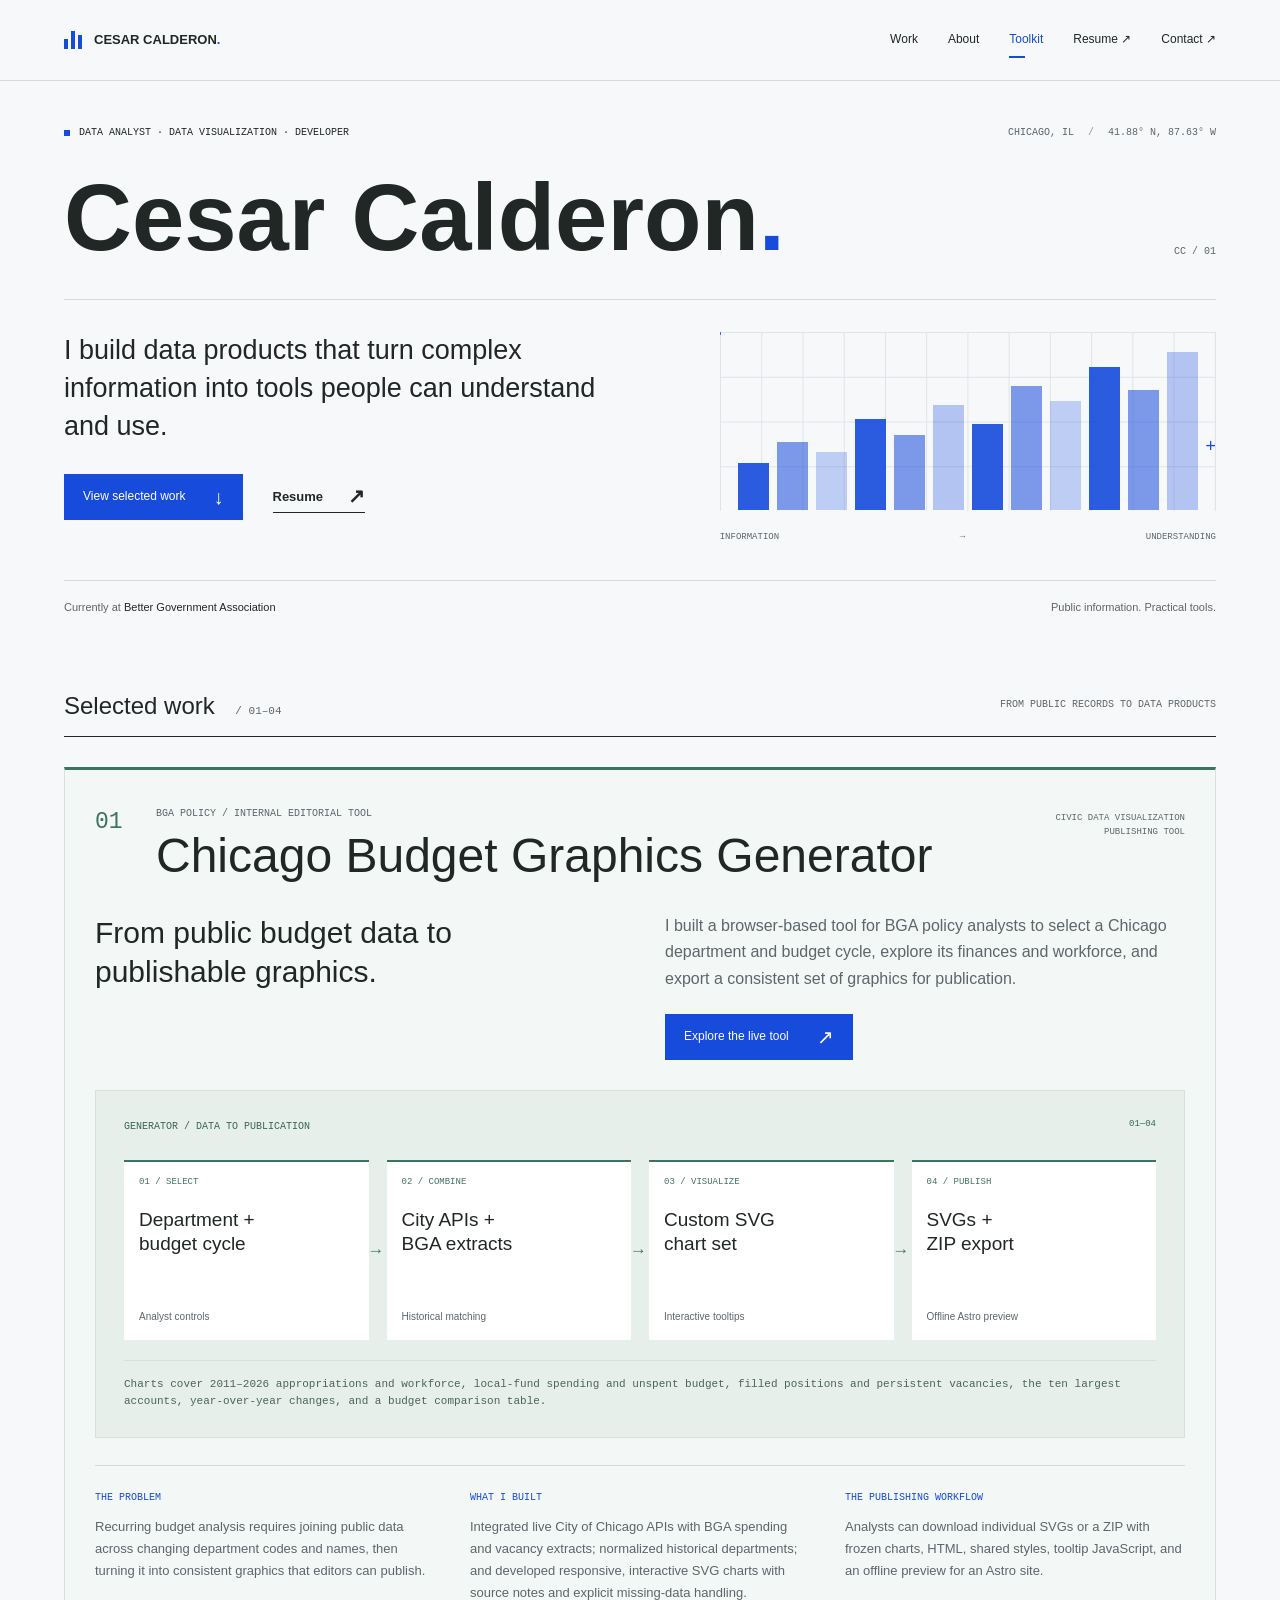
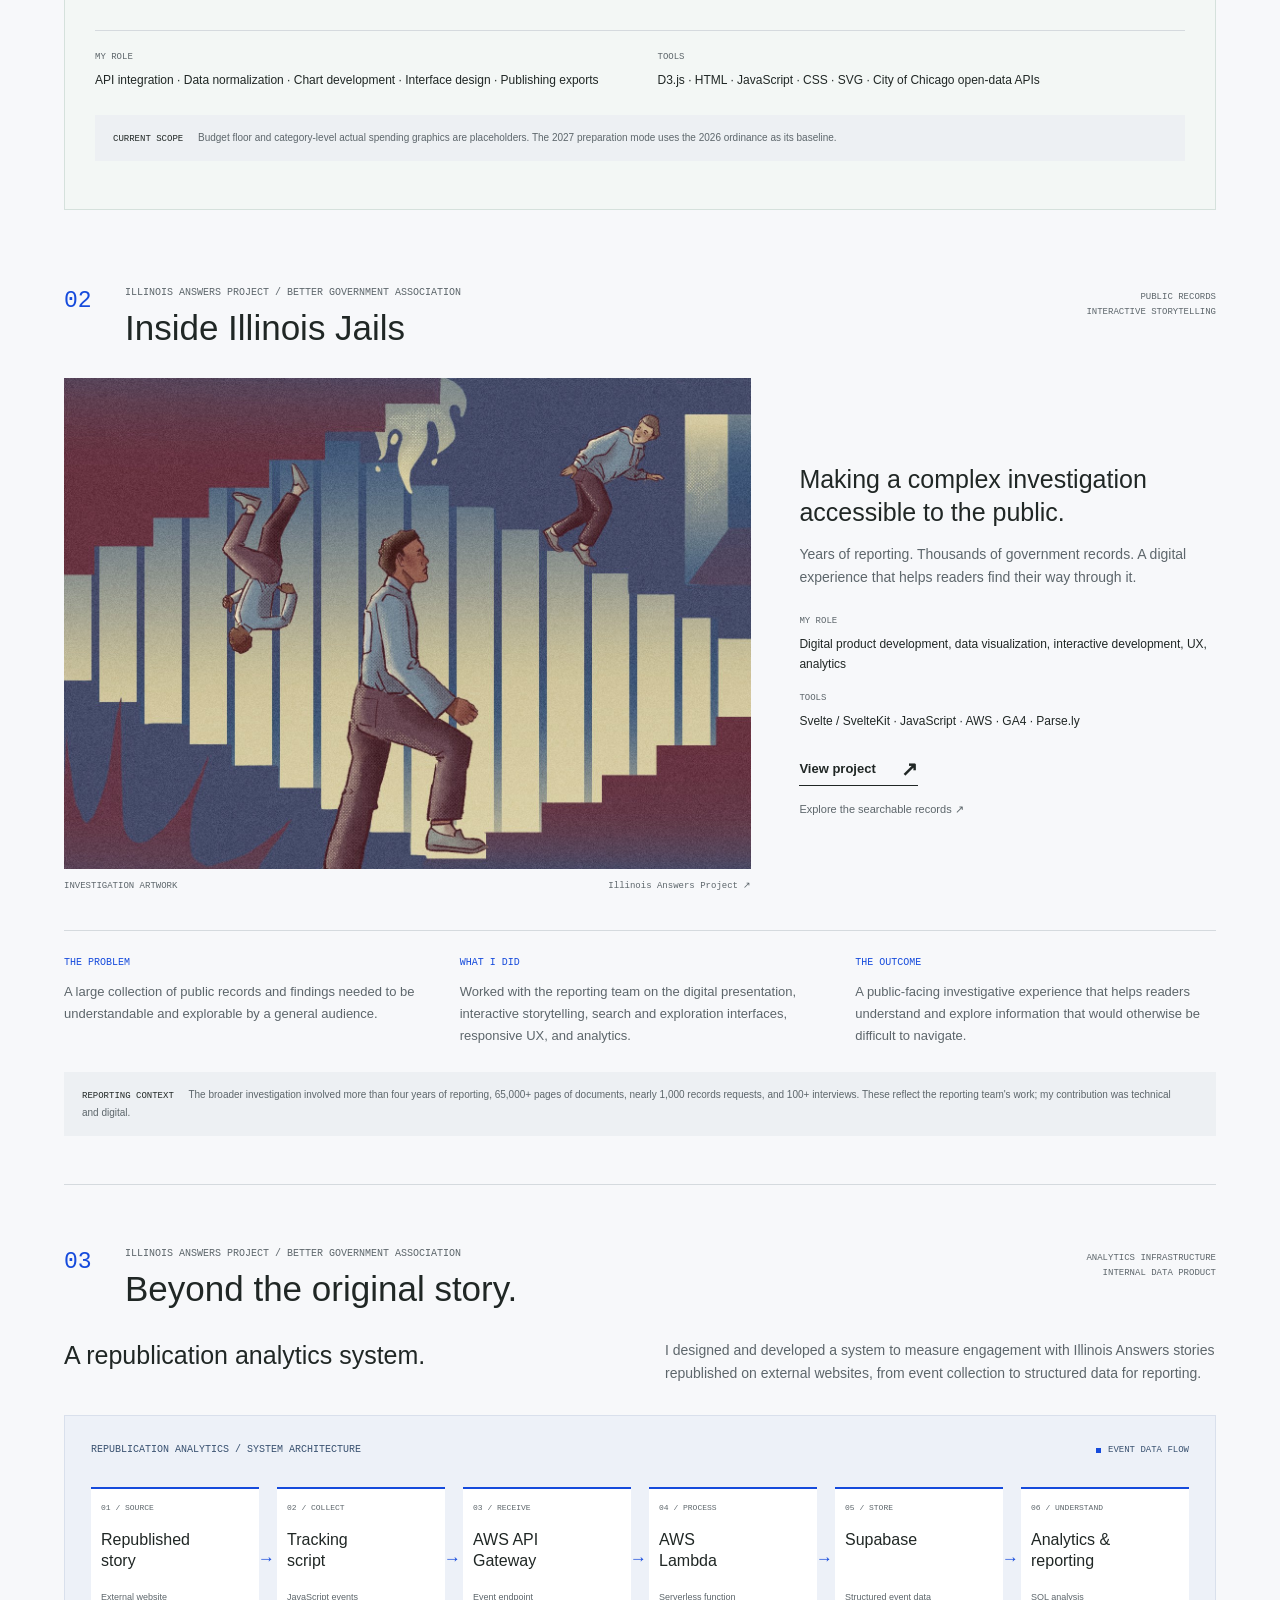
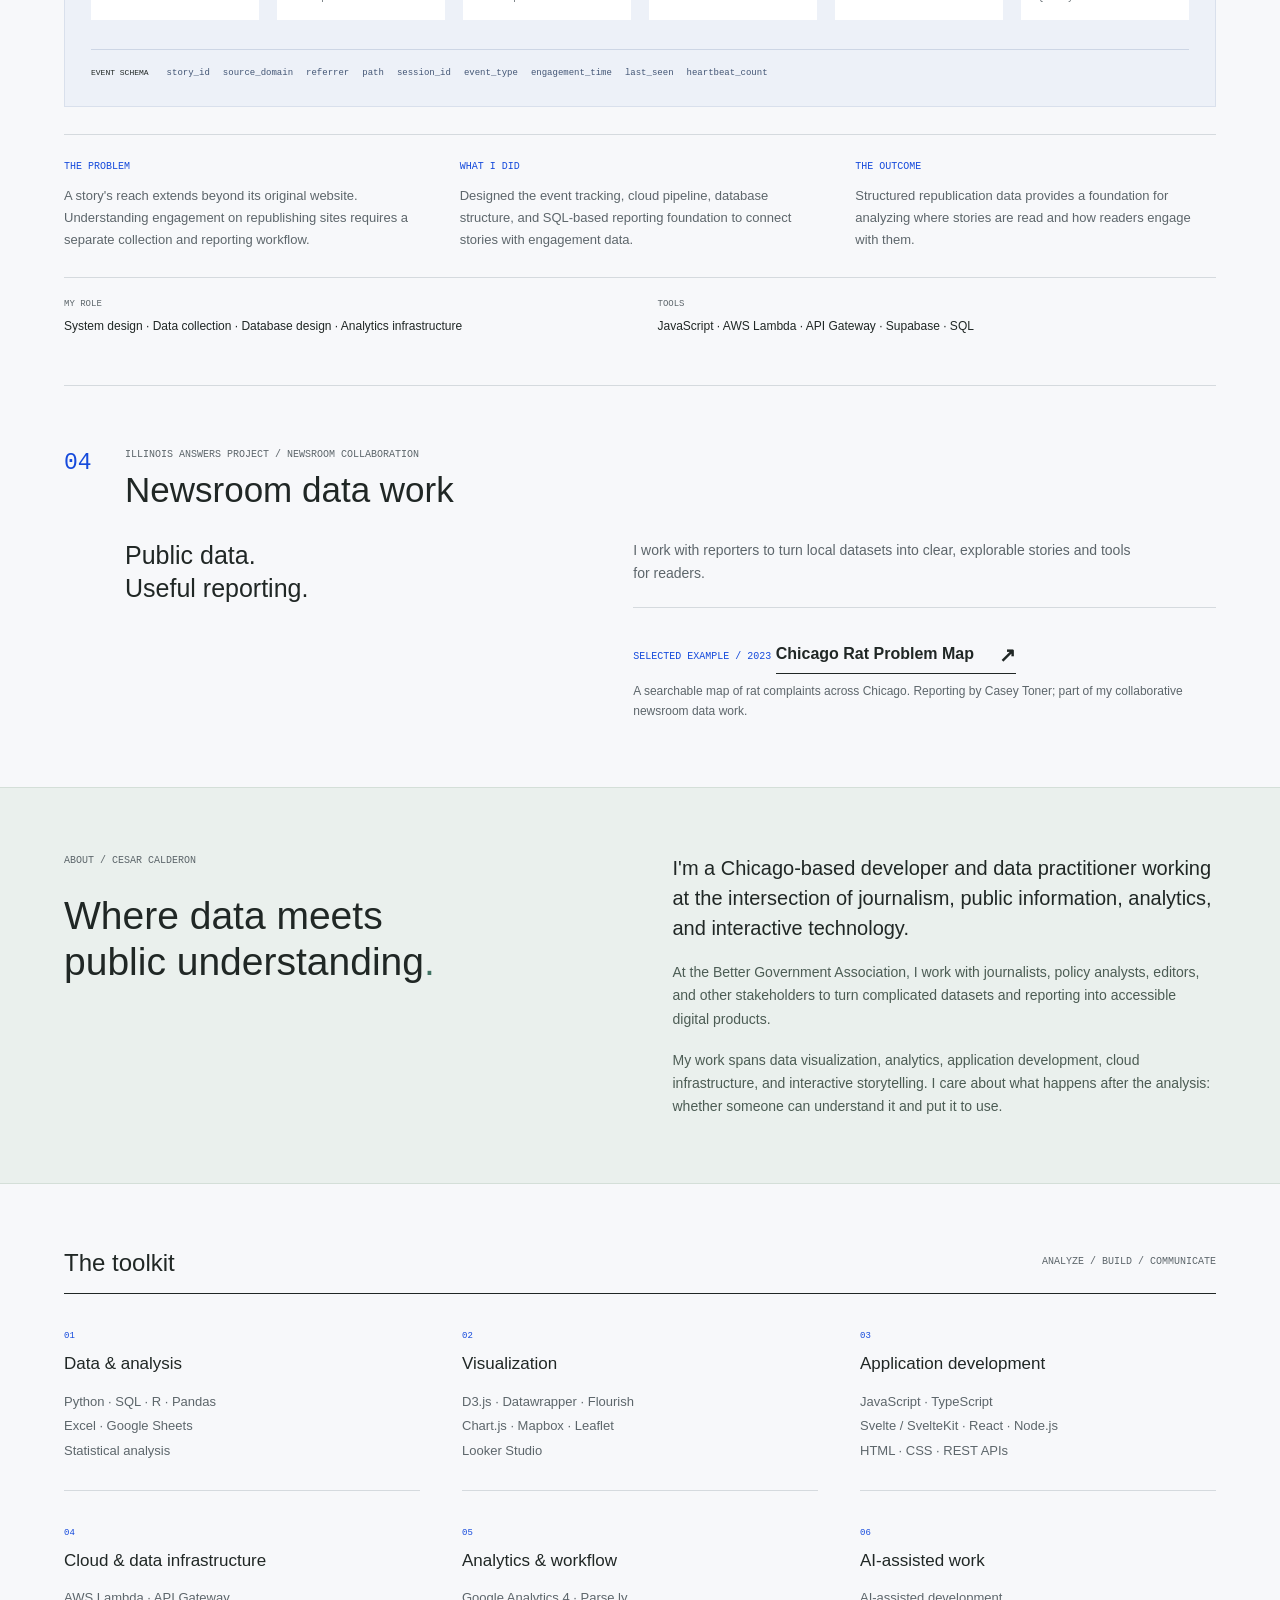
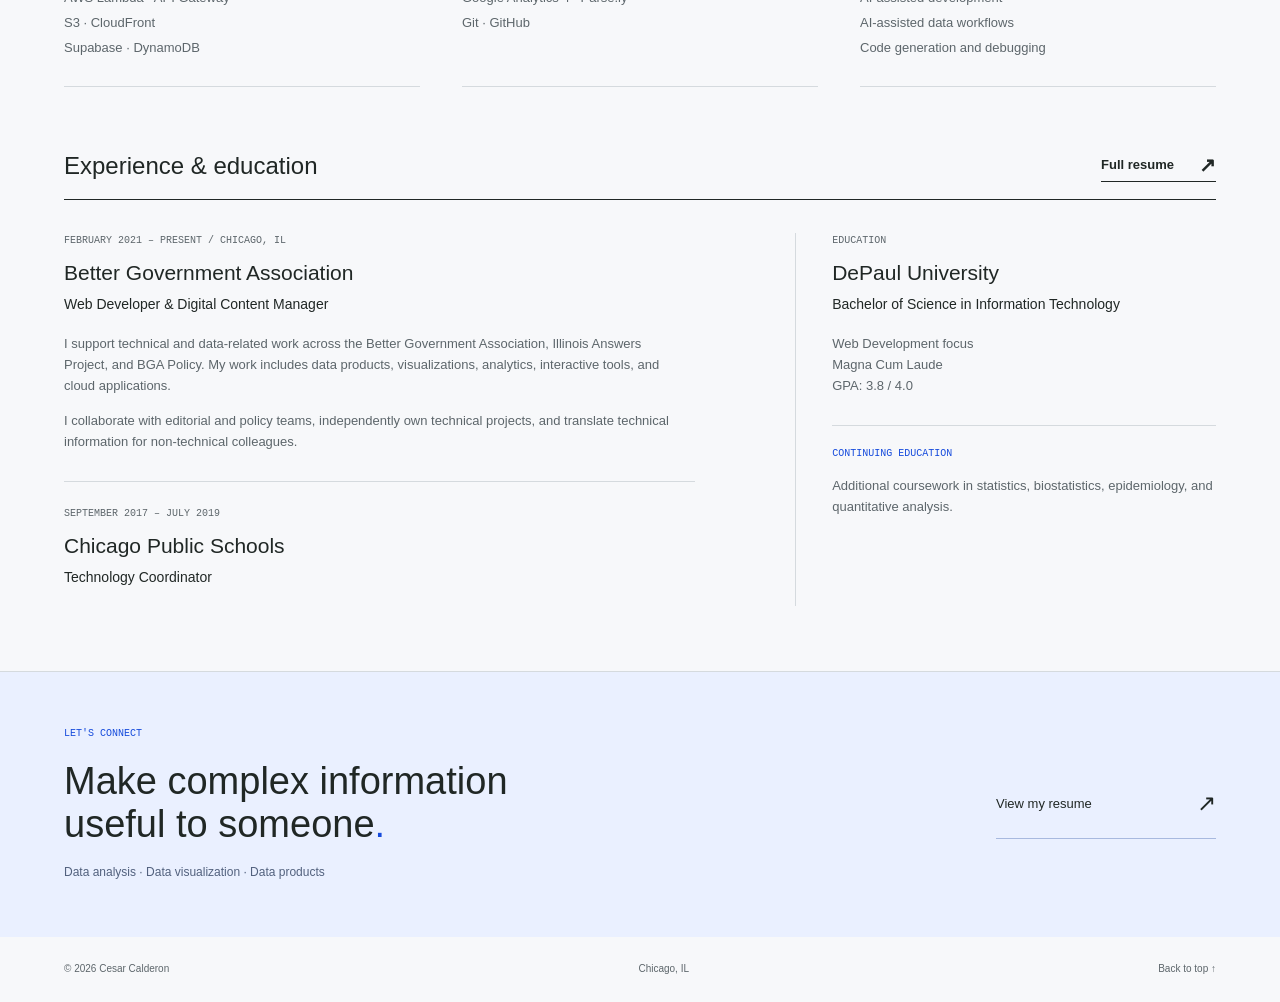
==== commit 6e380c40: "Change order of projects" ====
--- a/index.html
+++ b/index.html
@@ -32,7 +32,7 @@
       <a class="wordmark" href="#main" aria-label="Cesar Calderon, back to top"><span class="brand-mark" aria-hidden="true"><i></i><i></i><i></i></span>CESAR CALDERON<span class="brand-period">.</span></a>
       <button class="menu-toggle" aria-expanded="false" aria-controls="primary-nav" hidden><span class="menu-lines" aria-hidden="true"></span><span class="menu-label">Menu</span></button>
       <nav id="primary-nav" aria-label="Main navigation">
-        <a href="#work">Work</a><a href="#about">About</a><a href="#toolkit">Toolkit</a><a href="resume.pdf">Resume <span aria-hidden="true">↗</span></a><a href="#contact">Contact <span aria-hidden="true">↗</span></a>
+        <a href="#work">Work</a><a href="#about">About</a><a href="#toolkit">Toolkit</a><a href="Resume-%20Cesar%20A.%20Calderon.pdf">Resume <span aria-hidden="true">↗</span></a><a href="#contact">Contact <span aria-hidden="true">↗</span></a>
       </nav>
     </div>
   </header>
@@ -42,7 +42,7 @@
       <div class="hero-top"><p class="eyebrow"><span class="status-dot" aria-hidden="true"></span> DATA ANALYST · DATA VISUALIZATION · DEVELOPER</p><p class="location">CHICAGO, IL <span aria-hidden="true"> / </span> 41.88° N, 87.63° W</p></div>
       <div class="hero-heading"><h1 id="hero-title">Cesar Calderon<span>.</span></h1><span class="index-mark" aria-hidden="true">CC / 01</span></div>
       <div class="hero-body">
-        <div class="hero-copy"><p class="hero-statement">I build data products that turn complex information into tools people can understand and use.</p><div class="hero-actions"><a class="button" href="#work">View selected work <span aria-hidden="true">↓</span></a><a class="text-link" href="resume.pdf">Resume <span aria-hidden="true">↗</span></a></div></div>
+        <div class="hero-copy"><p class="hero-statement">I build data products that turn complex information into tools people can understand and use.</p><div class="hero-actions"><a class="button" href="#work">View selected work <span aria-hidden="true">↓</span></a><a class="text-link" href="Resume-%20Cesar%20A.%20Calderon.pdf">Resume <span aria-hidden="true">↗</span></a></div></div>
         <!-- Abstract data motif: decorative geometry, not an analytical chart. -->
         <div class="data-motif" aria-hidden="true"><div class="motif-grid"></div><div class="motif-bars"><i></i><i></i><i></i><i></i><i></i><i></i><i></i><i></i><i></i><i></i><i></i><i></i></div><span class="motif-cross cross-one">+</span><span class="motif-cross cross-two">+</span><div class="motif-footer"><span>INFORMATION</span><span>→</span><span>UNDERSTANDING</span></div></div>
       </div>
@@ -53,20 +53,9 @@
     <section class="work shell" id="work" aria-labelledby="work-title">
       <div class="section-heading"><h2 id="work-title">Selected work<span class="small-count"> / 01–04</span></h2><span class="eyebrow">FROM PUBLIC RECORDS TO DATA PRODUCTS</span></div>
 
-      <!-- ========================= PROJECT 01 — ILLINOIS JAILS ========================= -->
-      <article class="project featured" aria-labelledby="jails-title">
-        <div class="project-heading"><span class="project-number">01</span><div><p class="eyebrow">ILLINOIS ANSWERS PROJECT / BETTER GOVERNMENT ASSOCIATION</p><h3 id="jails-title">Inside Illinois Jails</h3></div><span class="project-category">PUBLIC RECORDS<br>INTERACTIVE STORYTELLING</span></div>
-        <div class="feature-grid">
-          <figure class="project-figure jail-figure"><a href="https://projects.illinoisanswers.org/illinois-jail-records-reveal-unusual-events/" target="_blank" rel="noopener noreferrer" aria-label="View the Inside Illinois Jails investigation (opens in a new tab)"><img src="assets/images/illinois-jail-records.jpg" width="1400" height="1000" alt="Illinois Answers investigation illustration of people navigating disorienting staircases and barred architectural forms." loading="lazy"></a><figcaption><span>INVESTIGATION ARTWORK</span><span>Illinois Answers Project <span aria-hidden="true">↗</span></span></figcaption></figure>
-          <div class="project-intro"><p class="project-deck">Making a complex investigation accessible to the public.</p><p>Years of reporting. Thousands of government records. A digital experience that helps readers find their way through it.</p><dl class="project-meta"><div><dt>MY ROLE</dt><dd>Digital product development, data visualization, interactive development, UX, analytics</dd></div><div><dt>TOOLS</dt><dd>Svelte / SvelteKit · JavaScript · AWS · GA4 · Parse.ly</dd></div></dl><a class="text-link" href="https://projects.illinoisanswers.org/illinois-jail-records-reveal-unusual-events/" target="_blank" rel="noopener noreferrer">View project <span aria-hidden="true">↗</span></a><a class="secondary-link" href="https://illinoisanswers.org/2026/09/15/search-illinois-jail-records-free/" target="_blank" rel="noopener noreferrer">Explore the searchable records <span aria-hidden="true">↗</span></a></div>
-        </div>
-        <div class="case-notes"><div><h4>The problem</h4><p>A large collection of public records and findings needed to be understandable and explorable by a general audience.</p></div><div><h4>What I did</h4><p>Worked with the reporting team on the digital presentation, interactive storytelling, search and exploration interfaces, responsive UX, and analytics.</p></div><div><h4>The outcome</h4><p>A public-facing investigative experience that helps readers understand and explore information that would otherwise be difficult to navigate.</p></div></div>
-        <p class="attribution"><span>REPORTING CONTEXT</span> The broader investigation involved more than four years of reporting, 65,000+ pages of documents, nearly 1,000 records requests, and 100+ interviews. These reflect the reporting team's work; my contribution was technical and digital.</p>
-      </article>
-
-      <!-- ========================= PROJECT 02 — BUDGET GRAPHICS GENERATOR ========================= -->
-      <article class="project generator-project" aria-labelledby="generator-title">
-        <div class="project-heading"><span class="project-number">02</span><div><p class="eyebrow">BGA POLICY / INTERNAL EDITORIAL TOOL</p><h3 id="generator-title">Chicago Budget Graphics Generator</h3></div><span class="project-category">CIVIC DATA VISUALIZATION<br>PUBLISHING TOOL</span></div>
+      <!-- ========================= PROJECT 01 — BUDGET GRAPHICS GENERATOR ========================= -->
+      <article class="project featured generator-project" aria-labelledby="generator-title">
+        <div class="project-heading"><span class="project-number">01</span><div><p class="eyebrow">BGA POLICY / INTERNAL EDITORIAL TOOL</p><h3 id="generator-title">Chicago Budget Graphics Generator</h3></div><span class="project-category">CIVIC DATA VISUALIZATION<br>PUBLISHING TOOL</span></div>
         <div class="generator-intro"><p class="project-deck">From public budget data to publishable graphics.</p><div><p>I built a browser-based tool for BGA policy analysts to select a Chicago department and budget cycle, explore its finances and workforce, and export a consistent set of graphics for publication.</p><a class="button" href="https://bga-admin.github.io/bgapolicy-graphcis/budgetsnapshot-graphics-generator/main.html" target="_blank" rel="noopener noreferrer">Explore the live tool <span aria-hidden="true">↗</span></a></div></div>
         <figure class="generator-workflow" aria-label="Budget graphics generator workflow: select a department and budget cycle, combine City of Chicago API data with BGA extracts, build interactive SVG charts, and export a publishing package.">
           <div class="generator-workflow-heading"><span class="eyebrow">GENERATOR / DATA TO PUBLICATION</span><span>01—04</span></div>
@@ -76,6 +65,17 @@
         <div class="case-notes"><div><h4>The problem</h4><p>Recurring budget analysis requires joining public data across changing department codes and names, then turning it into consistent graphics that editors can publish.</p></div><div><h4>What I built</h4><p>Integrated live City of Chicago APIs with BGA spending and vacancy extracts; normalized historical departments; and developed responsive, interactive SVG charts with source notes and explicit missing-data handling.</p></div><div><h4>The publishing workflow</h4><p>Analysts can download individual SVGs or a ZIP with frozen charts, HTML, shared styles, tooltip JavaScript, and an offline preview for an Astro site.</p></div></div>
         <dl class="inline-meta"><div><dt>MY ROLE</dt><dd>API integration · Data normalization · Chart development · Interface design · Publishing exports</dd></div><div><dt>TOOLS</dt><dd>D3.js · HTML · JavaScript · CSS · SVG · City of Chicago open-data APIs</dd></div></dl>
         <p class="attribution"><span>CURRENT SCOPE</span> Budget floor and category-level actual spending graphics are placeholders. The 2027 preparation mode uses the 2026 ordinance as its baseline.</p>
+      </article>
+
+      <!-- ========================= PROJECT 02 — ILLINOIS JAILS ========================= -->
+      <article class="project" aria-labelledby="jails-title">
+        <div class="project-heading"><span class="project-number">02</span><div><p class="eyebrow">ILLINOIS ANSWERS PROJECT / BETTER GOVERNMENT ASSOCIATION</p><h3 id="jails-title">Inside Illinois Jails</h3></div><span class="project-category">PUBLIC RECORDS<br>INTERACTIVE STORYTELLING</span></div>
+        <div class="feature-grid">
+          <figure class="project-figure jail-figure"><a href="https://projects.illinoisanswers.org/illinois-jail-records-reveal-unusual-events/" target="_blank" rel="noopener noreferrer" aria-label="View the Inside Illinois Jails investigation (opens in a new tab)"><img src="assets/images/illinois-jail-records.jpg" width="1400" height="1000" alt="Illinois Answers investigation illustration of people navigating disorienting staircases and barred architectural forms." loading="lazy"></a><figcaption><span>INVESTIGATION ARTWORK</span><span>Illinois Answers Project <span aria-hidden="true">↗</span></span></figcaption></figure>
+          <div class="project-intro"><p class="project-deck">Making a complex investigation accessible to the public.</p><p>Years of reporting. Thousands of government records. A digital experience that helps readers find their way through it.</p><dl class="project-meta"><div><dt>MY ROLE</dt><dd>Digital product development, data visualization, interactive development, UX, analytics</dd></div><div><dt>TOOLS</dt><dd>Svelte / SvelteKit · JavaScript · AWS · GA4 · Parse.ly</dd></div></dl><a class="text-link" href="https://projects.illinoisanswers.org/illinois-jail-records-reveal-unusual-events/" target="_blank" rel="noopener noreferrer">View project <span aria-hidden="true">↗</span></a><a class="secondary-link" href="https://illinoisanswers.org/2026/09/15/search-illinois-jail-records-free/" target="_blank" rel="noopener noreferrer">Explore the searchable records <span aria-hidden="true">↗</span></a></div>
+        </div>
+        <div class="case-notes"><div><h4>The problem</h4><p>A large collection of public records and findings needed to be understandable and explorable by a general audience.</p></div><div><h4>What I did</h4><p>Worked with the reporting team on the digital presentation, interactive storytelling, search and exploration interfaces, responsive UX, and analytics.</p></div><div><h4>The outcome</h4><p>A public-facing investigative experience that helps readers understand and explore information that would otherwise be difficult to navigate.</p></div></div>
+        <p class="attribution"><span>REPORTING CONTEXT</span> The broader investigation involved more than four years of reporting, 65,000+ pages of documents, nearly 1,000 records requests, and 100+ interviews. These reflect the reporting team's work; my contribution was technical and digital.</p>
       </article>
 
       <!-- ========================= PROJECT 03 — REPUBLICATION ANALYTICS ========================= -->
@@ -110,10 +110,10 @@
     <section class="toolkit shell" id="toolkit" aria-labelledby="toolkit-title"><div class="section-heading"><h2 id="toolkit-title">The toolkit</h2><span class="eyebrow">ANALYZE / BUILD / COMMUNICATE</span></div><div class="toolkit-grid"><div><span class="tool-index">01</span><h3>Data &amp; analysis</h3><p>Python · SQL · R · Pandas<br>Excel · Google Sheets<br>Statistical analysis</p></div><div><span class="tool-index">02</span><h3>Visualization</h3><p>D3.js · Datawrapper · Flourish<br>Chart.js · Mapbox · Leaflet<br>Looker Studio</p></div><div><span class="tool-index">03</span><h3>Application development</h3><p>JavaScript · TypeScript<br>Svelte / SvelteKit · React · Node.js<br>HTML · CSS · REST APIs</p></div><div><span class="tool-index">04</span><h3>Cloud &amp; data infrastructure</h3><p>AWS Lambda · API Gateway<br>S3 · CloudFront<br>Supabase · DynamoDB</p></div><div><span class="tool-index">05</span><h3>Analytics &amp; workflow</h3><p>Google Analytics 4 · Parse.ly<br>Git · GitHub</p></div><div><span class="tool-index">06</span><h3>AI-assisted work</h3><p>AI-assisted development<br>AI-assisted data workflows<br>Code generation and debugging</p></div></div></section>
 
     <!-- ========================= EXPERIENCE & EDUCATION ========================= -->
-    <section class="background shell" aria-labelledby="experience-title"><div class="section-heading"><h2 id="experience-title">Experience &amp; education</h2><a class="text-link" href="resume.pdf">Full resume <span aria-hidden="true">↗</span></a></div><div class="background-grid"><div><article class="experience-entry"><p class="eyebrow">FEBRUARY 2021 – PRESENT / CHICAGO, IL</p><h3>Better Government Association</h3><p class="job-title">Web Developer &amp; Digital Content Manager</p><p>I support technical and data-related work across the Better Government Association, Illinois Answers Project, and BGA Policy. My work includes data products, visualizations, analytics, interactive tools, and cloud applications.</p><p>I collaborate with editorial and policy teams, independently own technical projects, and translate technical information for non-technical colleagues.</p></article><article class="experience-entry"><p class="eyebrow">SEPTEMBER 2017 – JULY 2019</p><h3>Chicago Public Schools</h3><p class="job-title">Technology Coordinator</p></article></div><div class="education"><p class="eyebrow">EDUCATION</p><h3>DePaul University</h3><p class="job-title">Bachelor of Science in Information Technology</p><p>Web Development focus<br>Magna Cum Laude<br>GPA: 3.8 / 4.0</p><div class="continuing"><h4>Continuing education</h4><p>Additional coursework in statistics, biostatistics, epidemiology, and quantitative analysis.</p></div></div></div></section>
+    <section class="background shell" aria-labelledby="experience-title"><div class="section-heading"><h2 id="experience-title">Experience &amp; education</h2><a class="text-link" href="Resume-%20Cesar%20A.%20Calderon.pdf">Full resume <span aria-hidden="true">↗</span></a></div><div class="background-grid"><div><article class="experience-entry"><p class="eyebrow">FEBRUARY 2021 – PRESENT / CHICAGO, IL</p><h3>Better Government Association</h3><p class="job-title">Web Developer &amp; Digital Content Manager</p><p>I support technical and data-related work across the Better Government Association, Illinois Answers Project, and BGA Policy. My work includes data products, visualizations, analytics, interactive tools, and cloud applications.</p><p>I collaborate with editorial and policy teams, independently own technical projects, and translate technical information for non-technical colleagues.</p></article><article class="experience-entry"><p class="eyebrow">SEPTEMBER 2017 – JULY 2019</p><h3>Chicago Public Schools</h3><p class="job-title">Technology Coordinator</p></article></div><div class="education"><p class="eyebrow">EDUCATION</p><h3>DePaul University</h3><p class="job-title">Bachelor of Science in Information Technology</p><p>Web Development focus<br>Magna Cum Laude<br>GPA: 3.8 / 4.0</p><div class="continuing"><h4>Continuing education</h4><p>Additional coursework in statistics, biostatistics, epidemiology, and quantitative analysis.</p></div></div></div></section>
 
     <!-- ========================= CONTACT ========================= -->
-    <section class="contact-band" id="contact" aria-labelledby="contact-title"><div class="shell contact-inner"><div><p class="eyebrow">LET'S CONNECT</p><h2 id="contact-title">Make complex information<br>useful to someone<span>.</span></h2><p>Data analysis · Data visualization · Data products</p></div><div class="contact-links"><a href="resume.pdf">View my resume <span aria-hidden="true">↗</span></a>
+    <section class="contact-band" id="contact" aria-labelledby="contact-title"><div class="shell contact-inner"><div><p class="eyebrow">LET'S CONNECT</p><h2 id="contact-title">Make complex information<br>useful to someone<span>.</span></h2><p>Data analysis · Data visualization · Data products</p></div><div class="contact-links"><a href="Resume-%20Cesar%20A.%20Calderon.pdf">View my resume <span aria-hidden="true">↗</span></a>
       <!-- CONTACT: Replace these comments with links when verified details are available.
       <a href="mailto:YOUR_EMAIL">Email <span aria-hidden="true">↗</span></a>
       <a href="YOUR_LINKEDIN_URL" target="_blank" rel="noopener noreferrer">LinkedIn <span aria-hidden="true">↗</span></a>
